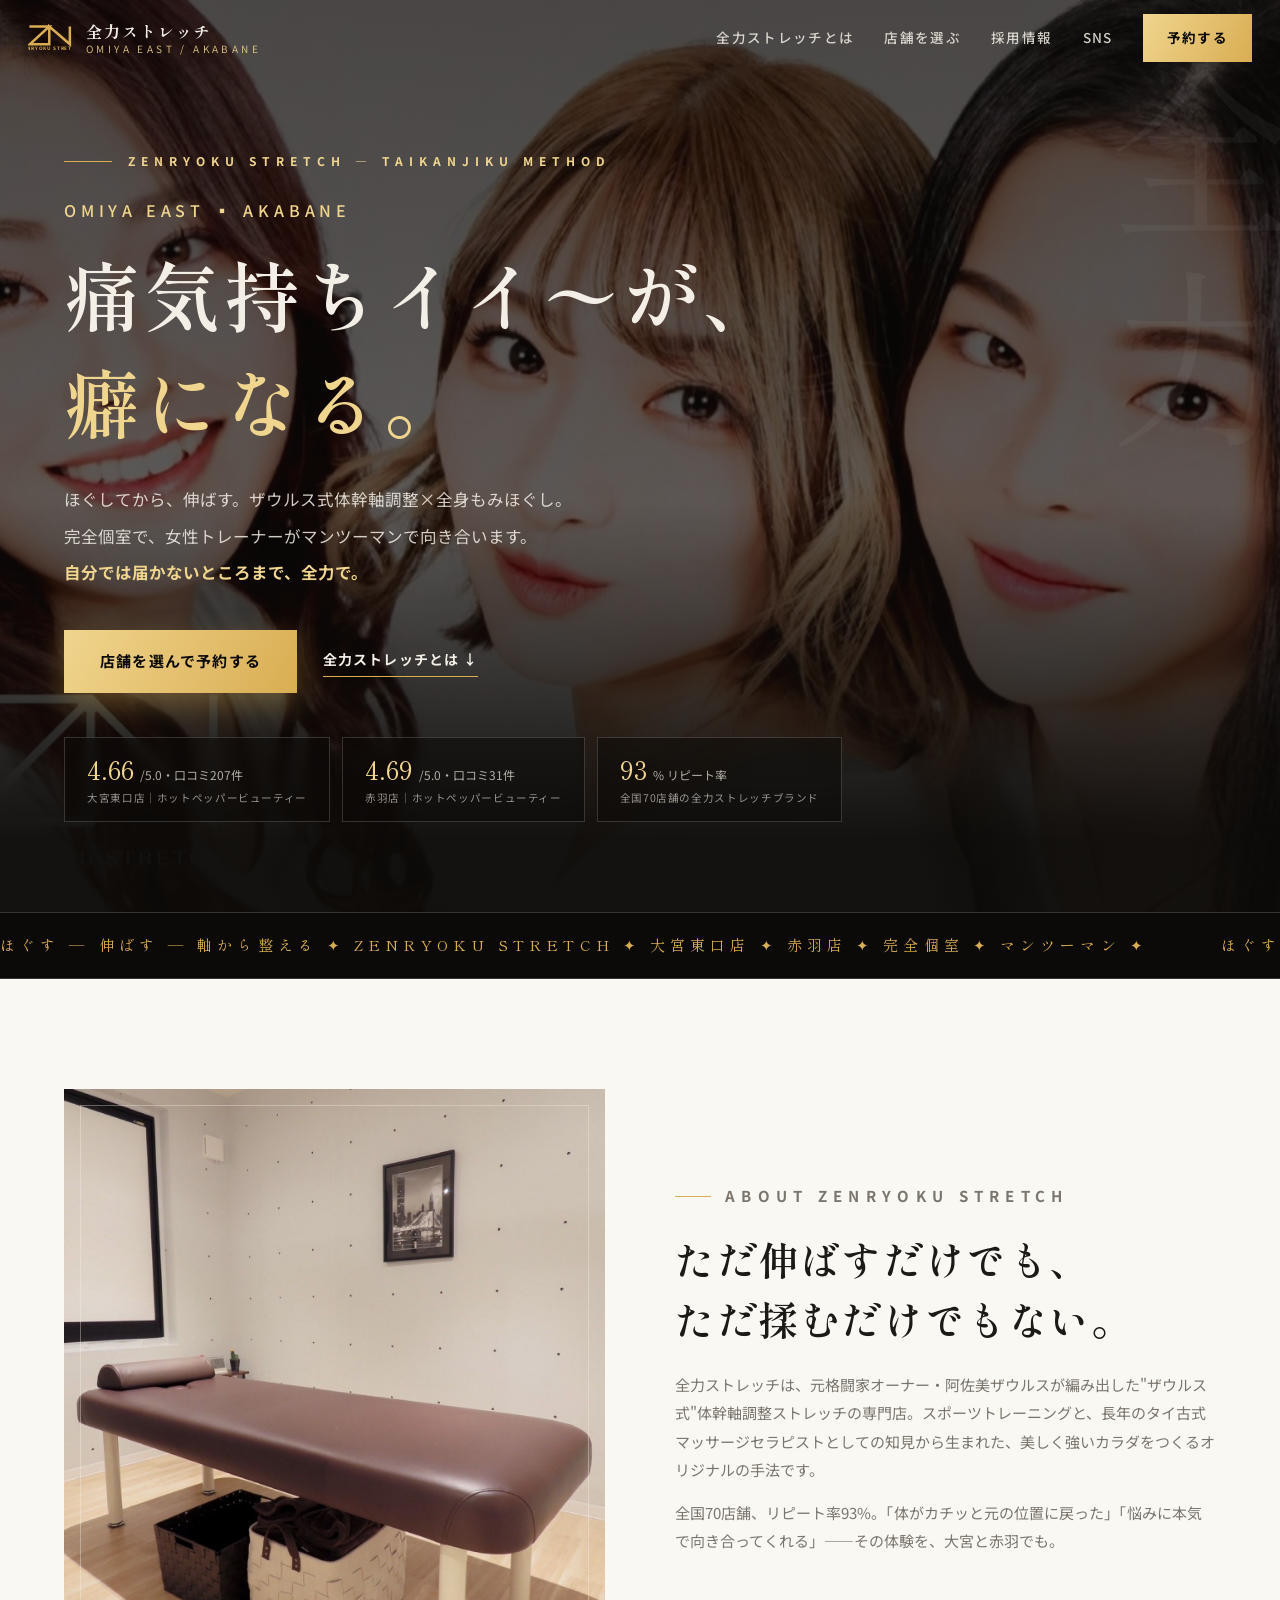
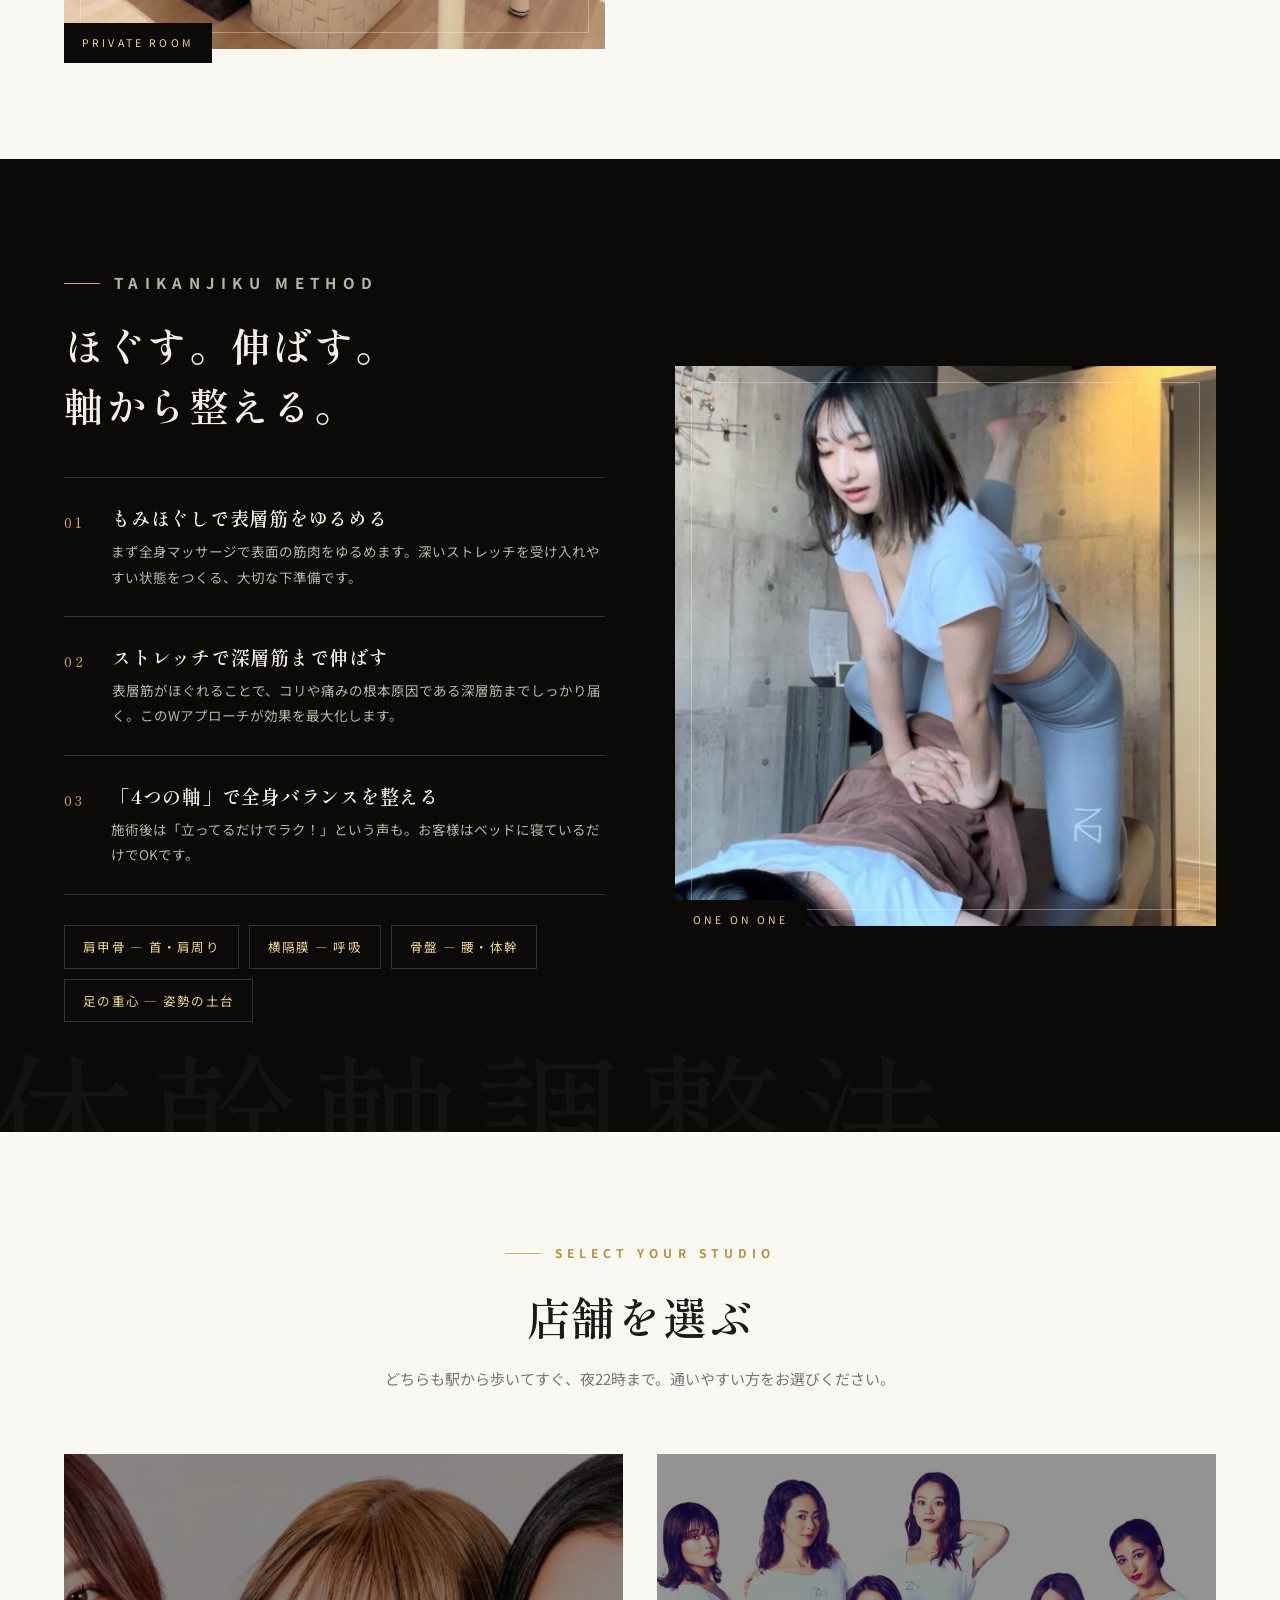
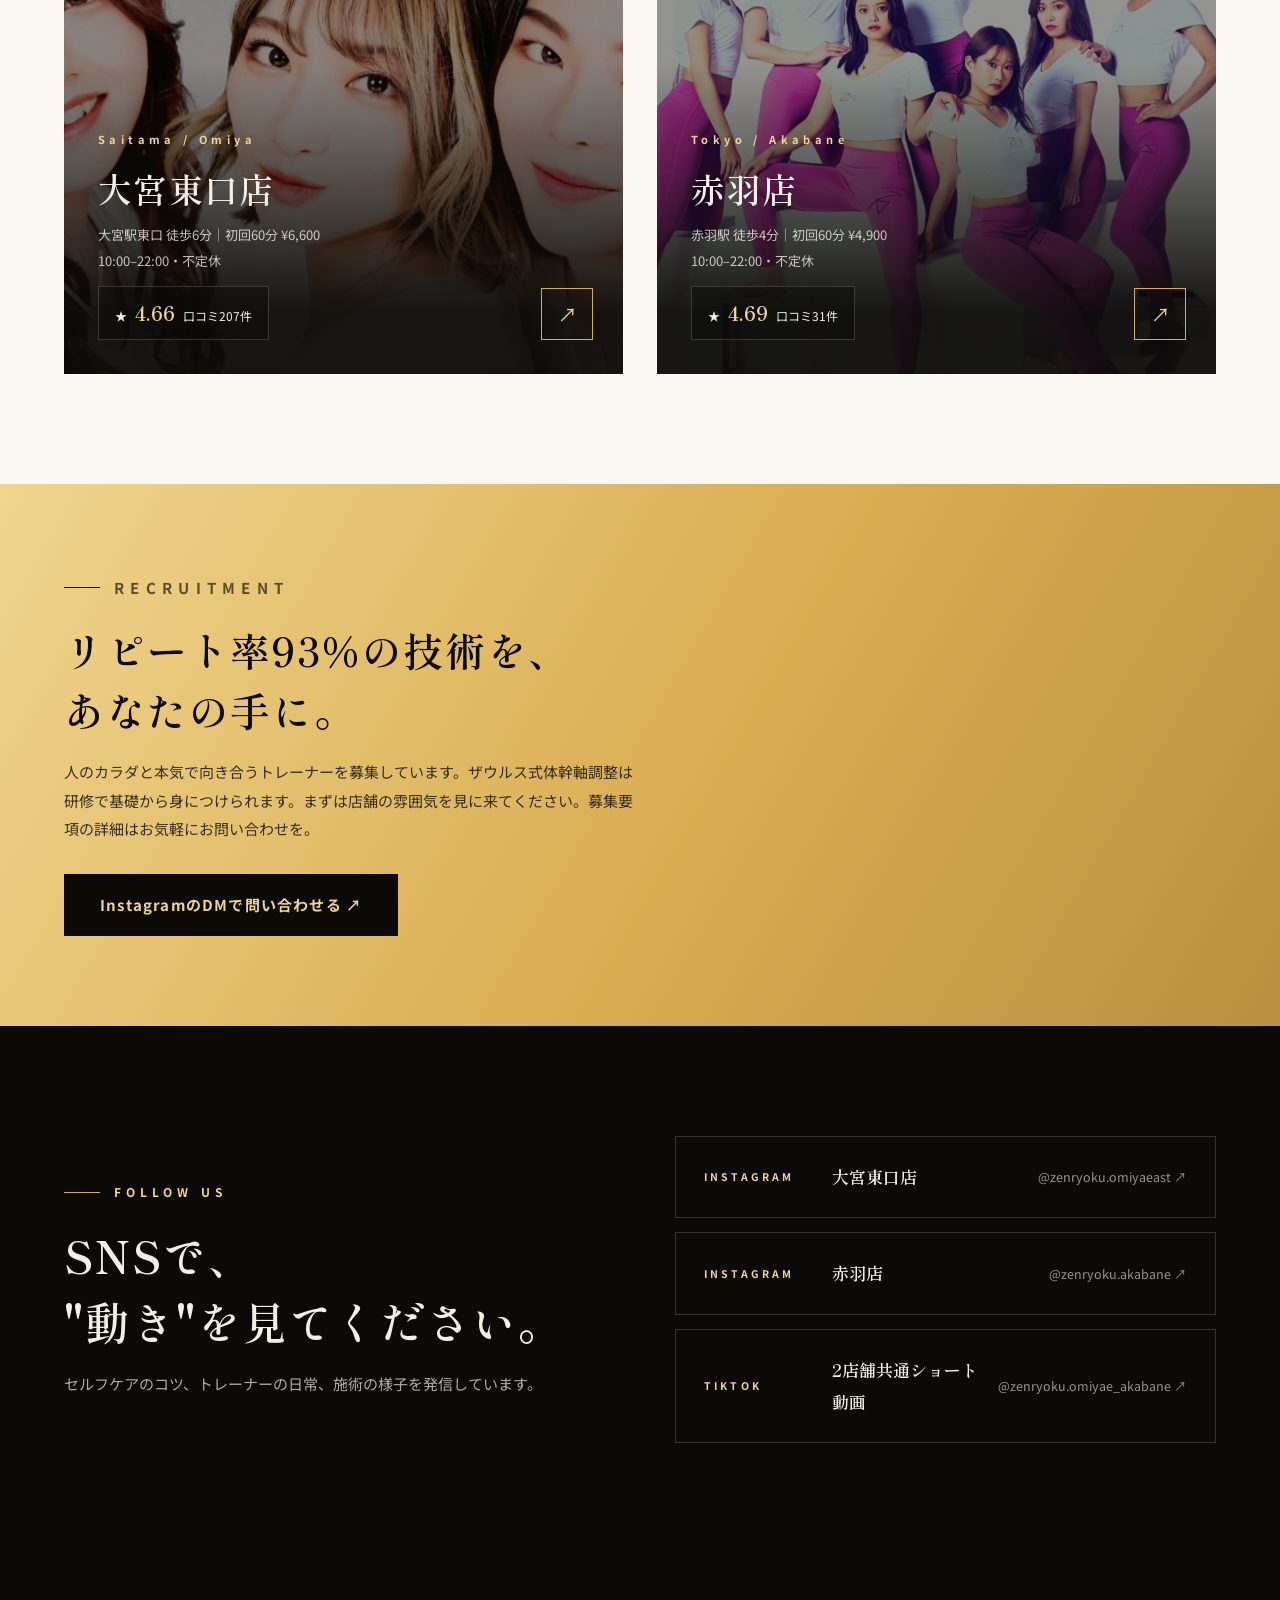
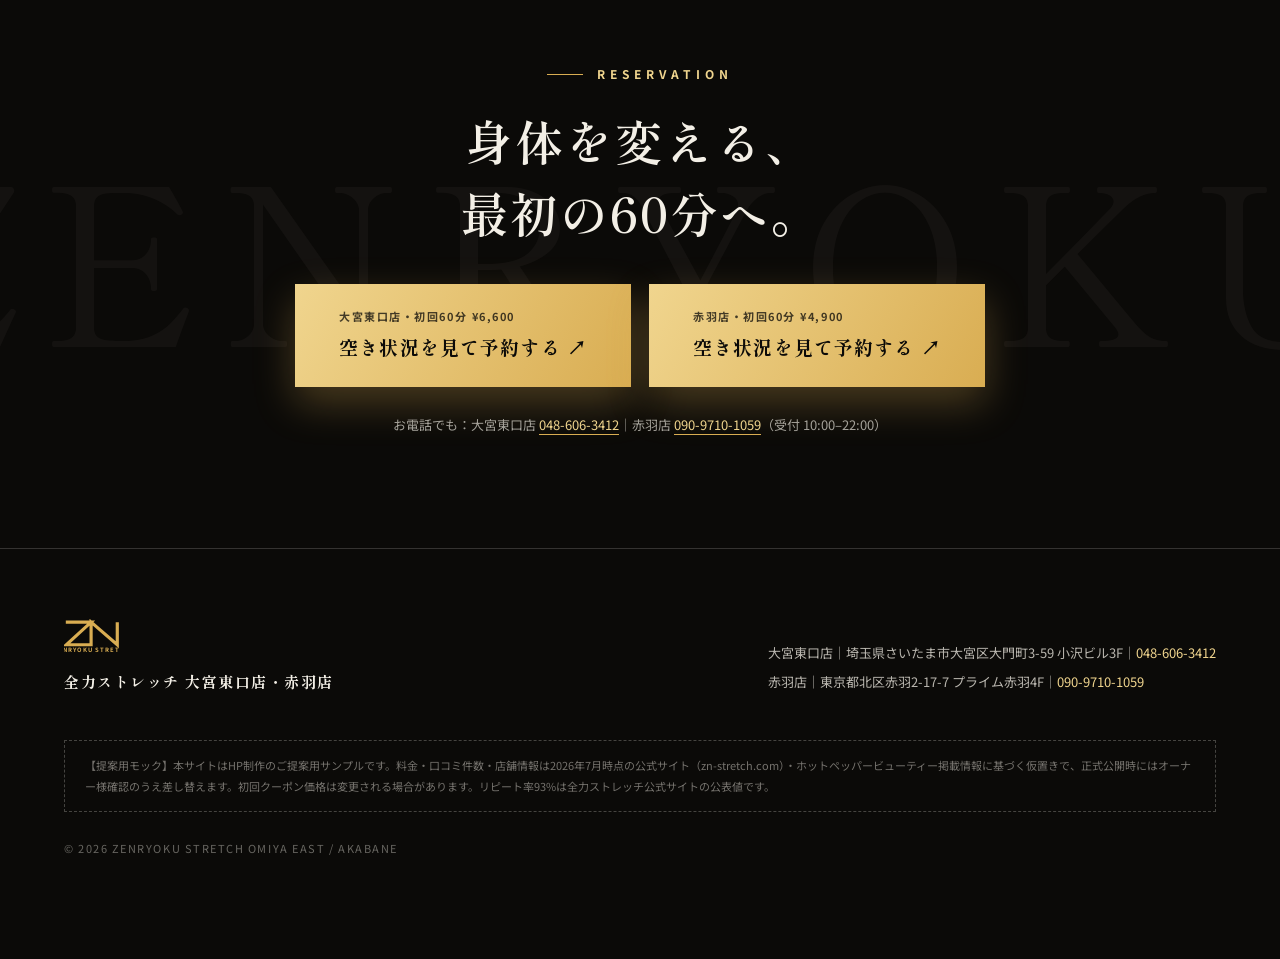
==== site/index.html @ d9684d63 "全力ストレッチ HP提案デモサイト（3案切替＋QR） Co-Authored-By: Claude Fable 5 <noreply@anthropic.com>" ====
<!doctype html>
<html lang="ja">
<head>
  <meta charset="UTF-8">
  <meta name="viewport" content="width=device-width, initial-scale=1.0">
  <title>大宮・赤羽のもみほぐし＆パーソナルストレッチ｜全力ストレッチ</title>
  <meta name="description" content="ほぐしてから、伸ばす。ザウルス式体幹軸調整×全身もみほぐしの全力ストレッチ 大宮東口店・赤羽店。完全個室・女性トレーナーのマンツーマン施術。夜22時まで営業。">
  <meta name="robots" content="noindex">
  <meta name="theme-color" content="#0b0a08">
  <meta property="og:title" content="全力ストレッチ 大宮東口店・赤羽店">
  <meta property="og:description" content="ほぐしてから、伸ばす。リピート率93%のザウルス式体幹軸調整ストレッチを大宮・赤羽で。">
  <meta property="og:image" content="https://kehare.github.io/zenryoku-stretch-hp/assets/images/omiya-campaign.jpg">
  <meta property="og:url" content="https://kehare.github.io/zenryoku-stretch-hp/">
  <meta property="og:type" content="website">
  <link rel="icon" type="image/svg+xml" href="assets/zenryoku-logo.svg">
  <link rel="preconnect" href="https://fonts.googleapis.com">
  <link rel="preconnect" href="https://fonts.gstatic.com" crossorigin>
  <link href="https://fonts.googleapis.com/css2?family=Shippori+Mincho:wght@500;600;700&family=Noto+Sans+JP:wght@400;500;700&display=swap" rel="stylesheet">
  <link rel="stylesheet" href="assets/site.css">
  <script src="assets/site.js" defer></script>
</head>
<body>
<a class="skip-link" href="#main">本文へ移動</a>

<header class="site-header" data-header>
  <a class="brand" href="index.html" aria-label="全力ストレッチ トップ">
    <svg class="brand-mark" viewBox="0 0 124 78" aria-hidden="true">
      <path d="M4 7H60L5 57H60V7L118 57V7"></path>
      <text class="brand-mark-word" x="61" y="74" text-anchor="middle">ZENRYOKU STRETCH</text>
    </svg>
    <span class="brand-copy">
      <strong>全力ストレッチ</strong>
      <small>OMIYA EAST / AKABANE</small>
    </span>
  </a>
  <button class="menu-toggle" type="button" aria-expanded="false" aria-controls="global-nav" data-menu-toggle>
    <span></span><span></span>
    <span class="sr-only">メニューを開く</span>
  </button>
  <nav class="global-nav" id="global-nav" aria-label="メインメニュー" data-nav>
    <a href="#method">全力ストレッチとは</a>
    <a href="#stores">店舗を選ぶ</a>
    <a href="#recruit">採用情報</a>
    <a href="#social">SNS</a>
    <a class="nav-cta" href="#stores">予約する</a>
  </nav>
</header>

<main id="main">

  <!-- ヒーロー -->
  <section class="hero" id="top" style="padding:0">
    <div class="hero-media" aria-hidden="true">
      <img src="assets/images/omiya-campaign.jpg" alt="" width="1600" height="994">
    </div>
    <p class="hero-watermark" aria-hidden="true">全力</p>
    <div class="hero-inner">
      <p class="hero-kicker">Zenryoku Stretch — Taikanjiku Method</p>
      <h1 class="reveal">
        <small>OMIYA EAST ▪ AKABANE</small>
        痛気持ちイイ〜が、<br><em>癖になる。</em>
      </h1>
      <p class="hero-lead reveal">ほぐしてから、伸ばす。ザウルス式体幹軸調整×全身もみほぐし。<br>完全個室で、女性トレーナーがマンツーマンで向き合います。<br><strong>自分では届かないところまで、全力で。</strong></p>
      <div class="hero-actions reveal">
        <a class="btn btn-gold" href="#stores">店舗を選んで予約する</a>
        <a class="text-link" href="#method">全力ストレッチとは ↓</a>
      </div>
      <div class="hero-badges reveal">
        <div class="badge"><span class="num">4.66<small>/5.0・口コミ207件</small></span><span class="src">大宮東口店｜ホットペッパービューティー</span></div>
        <div class="badge"><span class="num">4.69<small>/5.0・口コミ31件</small></span><span class="src">赤羽店｜ホットペッパービューティー</span></div>
        <div class="badge"><span class="num">93<small>% リピート率</small></span><span class="src">全国70店舗の全力ストレッチブランド</span></div>
      </div>
    </div>
  </section>

  <!-- 帯 -->
  <div class="marquee" aria-hidden="true">
    <div class="marquee-track">
      <span>ほぐす — 伸ばす — 軸から整える ✦ ZENRYOKU STRETCH ✦ 大宮東口店 ✦ 赤羽店 ✦ 完全個室 ✦ マンツーマン ✦&nbsp;</span>
      <span>ほぐす — 伸ばす — 軸から整える ✦ ZENRYOKU STRETCH ✦ 大宮東口店 ✦ 赤羽店 ✦ 完全個室 ✦ マンツーマン ✦&nbsp;</span>
    </div>
  </div>

  <!-- 全力ストレッチとは -->
  <section id="about">
    <div class="container">
      <div class="split">
        <div class="split-media reveal">
          <img src="assets/images/akabane-space.jpg" alt="全力ストレッチの完全個室の施術スペース" loading="lazy" width="1080" height="1080">
          <span class="frame-line" aria-hidden="true"></span>
          <span class="img-label">PRIVATE ROOM</span>
        </div>
        <div class="split-copy reveal">
          <p class="eyebrow">About Zenryoku Stretch</p>
          <h2>ただ伸ばすだけでも、<br>ただ揉むだけでもない。</h2>
          <p>全力ストレッチは、元格闘家オーナー・阿佐美ザウルスが編み出した"ザウルス式"体幹軸調整ストレッチの専門店。スポーツトレーニングと、長年のタイ古式マッサージセラピストとしての知見から生まれた、美しく強いカラダをつくるオリジナルの手法です。</p>
          <p>全国70店舗、リピート率93%。「体がカチッと元の位置に戻った」「悩みに本気で向き合ってくれる」——その体験を、大宮と赤羽でも。</p>
        </div>
      </div>
    </div>
  </section>

  <!-- メソッド -->
  <section class="method-section" id="method">
    <p class="method-watermark" aria-hidden="true">体幹軸調整法</p>
    <div class="container">
      <div class="split reverse">
        <div class="split-media reveal">
          <img src="assets/images/omiya-staff.jpg" alt="女性トレーナーによるマンツーマンのストレッチ施術" loading="lazy" width="985" height="948">
          <span class="frame-line" aria-hidden="true"></span>
          <span class="img-label">ONE ON ONE</span>
        </div>
        <div class="split-copy">
          <p class="eyebrow on-dark reveal">Taikanjiku Method</p>
          <h2 class="reveal" style="color:var(--cream)">ほぐす。伸ばす。<br>軸から整える。</h2>
          <ol class="method-steps">
            <li class="reveal"><span class="num">01</span><div><h3>もみほぐしで表層筋をゆるめる</h3><p>まず全身マッサージで表面の筋肉をゆるめます。深いストレッチを受け入れやすい状態をつくる、大切な下準備です。</p></div></li>
            <li class="reveal"><span class="num">02</span><div><h3>ストレッチで深層筋まで伸ばす</h3><p>表層筋がほぐれることで、コリや痛みの根本原因である深層筋までしっかり届く。このWアプローチが効果を最大化します。</p></div></li>
            <li class="reveal"><span class="num">03</span><div><h3>「4つの軸」で全身バランスを整える</h3><p>施術後は「立ってるだけでラク！」という声も。お客様はベッドに寝ているだけでOKです。</p></div></li>
          </ol>
          <div class="axis-chips reveal">
            <span>肩甲骨 — 首・肩周り</span>
            <span>横隔膜 — 呼吸</span>
            <span>骨盤 — 腰・体幹</span>
            <span>足の重心 — 姿勢の土台</span>
          </div>
        </div>
      </div>
    </div>
  </section>

  <!-- 店舗選択 -->
  <section class="stores-section center" id="stores">
    <div class="container">
      <div class="sec-head reveal">
        <p class="eyebrow">Select Your Studio</p>
        <h2 class="sec-title">店舗を選ぶ</h2>
        <p class="sec-lead">どちらも駅から歩いてすぐ、夜22時まで。通いやすい方をお選びください。</p>
      </div>
      <div class="store-cards">
        <a class="store-card reveal" href="omiya/index.html">
          <img src="assets/images/omiya-space.jpg" alt="" loading="lazy" width="1280" height="1280">
          <div class="store-card-copy">
            <span class="en">Saitama / Omiya</span>
            <h3>大宮東口店</h3>
            <p class="meta">大宮駅東口 徒歩6分｜初回60分 ¥6,600<br>10:00–22:00・不定休</p>
            <span class="rating">★ <b>4.66</b> 口コミ207件</span>
            <span class="go" aria-hidden="true">↗</span>
          </div>
        </a>
        <a class="store-card reveal" href="akabane/index.html">
          <img src="assets/images/akabane-cover.jpg" alt="" loading="lazy" width="1600" height="900">
          <div class="store-card-copy">
            <span class="en">Tokyo / Akabane</span>
            <h3>赤羽店</h3>
            <p class="meta">赤羽駅 徒歩4分｜初回60分 ¥4,900<br>10:00–22:00・不定休</p>
            <span class="rating">★ <b>4.69</b> 口コミ31件</span>
            <span class="go" aria-hidden="true">↗</span>
          </div>
        </a>
      </div>
    </div>
  </section>

  <!-- 採用 -->
  <div class="recruit-band" id="recruit">
    <div class="container">
      <p class="eyebrow reveal">Recruitment</p>
      <h2 class="reveal">リピート率93%の技術を、<br>あなたの手に。</h2>
      <p class="reveal">人のカラダと本気で向き合うトレーナーを募集しています。ザウルス式体幹軸調整は研修で基礎から身につけられます。まずは店舗の雰囲気を見に来てください。募集要項の詳細はお気軽にお問い合わせを。</p>
      <a class="btn reveal" href="https://www.instagram.com/zenryoku.omiyaeast/" target="_blank" rel="noopener noreferrer">InstagramのDMで問い合わせる ↗</a>
    </div>
  </div>

  <!-- SNS -->
  <section class="social-section" id="social">
    <div class="container">
      <div class="social-grid">
        <div class="reveal">
          <p class="eyebrow on-dark">Follow Us</p>
          <h2 class="sec-title" style="color:var(--cream)">SNSで、<br>"動き"を見てください。</h2>
          <p class="sec-lead" style="color:rgba(243,239,230,.7)">セルフケアのコツ、トレーナーの日常、施術の様子を発信しています。</p>
        </div>
        <div class="social-links">
          <a class="social-card reveal" href="https://www.instagram.com/zenryoku.omiyaeast/" target="_blank" rel="noopener noreferrer">
            <span>INSTAGRAM</span><strong>大宮東口店</strong><em>@zenryoku.omiyaeast ↗</em>
          </a>
          <a class="social-card reveal" href="https://www.instagram.com/zenryoku.akabane/" target="_blank" rel="noopener noreferrer">
            <span>INSTAGRAM</span><strong>赤羽店</strong><em>@zenryoku.akabane ↗</em>
          </a>
          <a class="social-card reveal" href="https://www.tiktok.com/@zenryoku.omiyae_akabane" target="_blank" rel="noopener noreferrer">
            <span>TIKTOK</span><strong>2店舗共通ショート動画</strong><em>@zenryoku.omiyae_akabane ↗</em>
          </a>
        </div>
      </div>
    </div>
  </section>

  <!-- 予約クロージング -->
  <section class="reserve-section">
    <div class="container reserve-inner reveal">
      <p class="eyebrow on-dark" style="justify-content:center">Reservation</p>
      <h2>身体を変える、<br>最初の60分へ。</h2>
      <div class="reserve-buttons">
        <a class="reserve-button" href="https://beauty.hotpepper.jp/kr/slnH000693679/coupon/" target="_blank" rel="noopener noreferrer">
          <small>大宮東口店・初回60分 ¥6,600</small>
          <strong>空き状況を見て予約する ↗</strong>
        </a>
        <a class="reserve-button" href="https://beauty.hotpepper.jp/kr/slnH000744509/coupon/" target="_blank" rel="noopener noreferrer">
          <small>赤羽店・初回60分 ¥4,900</small>
          <strong>空き状況を見て予約する ↗</strong>
        </a>
      </div>
      <p class="reserve-tel">お電話でも：大宮東口店 <a href="tel:048-606-3412">048-606-3412</a>｜赤羽店 <a href="tel:090-9710-1059">090-9710-1059</a>（受付 10:00–22:00）</p>
    </div>
  </section>
</main>

<footer class="site-footer">
  <div class="container">
    <div class="footer-grid">
      <div class="footer-brand">
        <svg class="brand-mark" viewBox="0 0 124 78" aria-hidden="true" style="width:56px">
          <path d="M4 7H60L5 57H60V7L118 57V7"></path>
          <text class="brand-mark-word" x="61" y="74" text-anchor="middle">ZENRYOKU STRETCH</text>
        </svg>
        <strong>全力ストレッチ 大宮東口店・赤羽店</strong>
      </div>
      <div class="footer-shops">
        <p>大宮東口店｜埼玉県さいたま市大宮区大門町3-59 小沢ビル3F｜<a href="tel:048-606-3412">048-606-3412</a></p>
        <p>赤羽店｜東京都北区赤羽2-17-7 プライム赤羽4F｜<a href="tel:090-9710-1059">090-9710-1059</a></p>
      </div>
    </div>
    <div class="mock-note">【提案用モック】本サイトはHP制作のご提案用サンプルです。料金・口コミ件数・店舗情報は2026年7月時点の公式サイト（zn-stretch.com）・ホットペッパービューティー掲載情報に基づく仮置きで、正式公開時にはオーナー様確認のうえ差し替えます。初回クーポン価格は変更される場合があります。リピート率93%は全力ストレッチ公式サイトの公表値です。</div>
    <p class="copyright">© 2026 ZENRYOKU STRETCH OMIYA EAST / AKABANE</p>
  </div>
</footer>

</body>
</html>
---- site/assets/site.css ----
/* ============================================================
   全力ストレッチ 大宮東口店・赤羽店 — 共有スタイル
   黒×金×クリームのエディトリアル。見出し=Shippori Mincho、本文=Noto Sans JP
   ============================================================ */
:root{
  --black:#0b0a08;
  --black-soft:#161410;
  --cream:#f3efe6;
  --paper:#faf8f3;
  --gold:#d9ad52;
  --gold-light:#f0d58e;
  --gold-deep:#b8903f;
  --ink:#1c1a16;
  --gray:#7a766d;
  --line:rgba(28,26,22,.16);
  --line-light:rgba(243,239,230,.18);
  --max:1200px;
  --ease:cubic-bezier(.22,1,.36,1);
  --serif:'Shippori Mincho','Yu Mincho','Hiragino Mincho ProN',serif;
  --sans:'Noto Sans JP','Hiragino Kaku Gothic ProN',sans-serif;
}
*{margin:0;padding:0;box-sizing:border-box}
html{scroll-behavior:smooth;scroll-padding-top:84px}
body{font-family:var(--sans);color:var(--ink);background:var(--paper);line-height:1.9;font-size:16px;-webkit-font-smoothing:antialiased}
img{max-width:100%;display:block}
a{color:inherit;text-decoration:none}
.sr-only{position:absolute;width:1px;height:1px;overflow:hidden;clip:rect(0 0 0 0)}
.skip-link{position:absolute;left:-999px;top:0;background:var(--gold);color:var(--black);padding:8px 16px;z-index:200}
.skip-link:focus{left:0}
.container{max-width:var(--max);margin:0 auto;padding:0 24px}

/* ---- 見出しの共通言語 ---- */
.eyebrow{font-size:12px;font-weight:700;letter-spacing:.42em;text-transform:uppercase;color:var(--gold-deep);display:flex;align-items:center;gap:14px;margin-bottom:18px}
.eyebrow::before{content:"";width:36px;height:1px;background:var(--gold)}
.eyebrow.on-dark{color:var(--gold-light)}
h1,h2,h3{font-family:var(--serif);font-weight:600;line-height:1.5;letter-spacing:.04em}
.sec-title{font-size:clamp(28px,4.2vw,44px)}
.sec-lead{margin-top:16px;font-size:15px;color:var(--gray);max-width:38em}

/* ---- ボタン ---- */
.btn{display:inline-flex;align-items:center;justify-content:center;gap:10px;padding:17px 36px;font-weight:700;font-size:15px;letter-spacing:.08em;transition:all .3s var(--ease);cursor:pointer;border:none}
.btn:active{transform:scale(.97)}
.btn-gold{background:linear-gradient(120deg,var(--gold-light),var(--gold));color:var(--black);box-shadow:0 12px 30px rgba(217,173,82,.35)}
.btn-gold:hover{box-shadow:0 16px 38px rgba(217,173,82,.5);transform:translateY(-2px)}
.btn-outline{border:1px solid var(--line);color:var(--ink);background:transparent}
.btn-outline:hover{border-color:var(--ink)}
.btn-outline.on-dark{border-color:var(--line-light);color:var(--cream)}
.btn-outline.on-dark:hover{border-color:var(--gold);color:var(--gold-light)}
.text-link{font-size:14px;font-weight:700;letter-spacing:.08em;border-bottom:1px solid var(--gold);padding-bottom:4px;transition:.3s}
.text-link:hover{color:var(--gold-deep)}

/* ---- ヘッダー ---- */
.site-header{position:fixed;top:0;left:0;right:0;z-index:100;display:flex;align-items:center;justify-content:space-between;padding:0 28px;height:76px;transition:all .4s var(--ease);color:var(--cream)}
.site-header.scrolled{background:rgba(11,10,8,.9);backdrop-filter:blur(12px);border-bottom:1px solid var(--line-light)}
.brand{display:flex;align-items:center;gap:14px}
.brand-mark{width:44px;height:auto;flex-shrink:0}
.brand-mark path{fill:none;stroke:var(--gold);stroke-width:7}
.brand-mark-word{font-size:13px;letter-spacing:.18em;fill:var(--gold);font-family:var(--sans);font-weight:700}
.brand-copy{display:flex;flex-direction:column;line-height:1.3}
.brand-copy strong{font-family:var(--serif);font-size:16px;letter-spacing:.12em}
.brand-copy small{font-size:10px;letter-spacing:.34em;color:var(--gold-light);opacity:.85}
.global-nav{display:flex;align-items:center;gap:30px;font-size:13.5px;font-weight:500;letter-spacing:.1em}
.global-nav a{opacity:.85;transition:.25s}
.global-nav a:hover{opacity:1;color:var(--gold-light)}
.global-nav .nav-cta{opacity:1;background:linear-gradient(120deg,var(--gold-light),var(--gold));color:var(--black);padding:11px 24px;font-weight:700}
.global-nav .nav-cta:hover{color:var(--black);box-shadow:0 10px 24px rgba(217,173,82,.45)}
.menu-toggle{display:none;flex-direction:column;justify-content:center;gap:7px;width:44px;height:44px;background:none;border:none;cursor:pointer;z-index:110}
.menu-toggle span{display:block;height:1.5px;background:var(--cream);transition:.3s;margin:0 8px}
.menu-toggle[aria-expanded="true"] span:nth-child(1){transform:translateY(4.3px) rotate(45deg)}
.menu-toggle[aria-expanded="true"] span:nth-child(2){transform:translateY(-4.2px) rotate(-45deg)}

/* ---- ヒーロー ---- */
.hero{position:relative;min-height:100svh;display:flex;align-items:flex-end;color:var(--cream);overflow:hidden;background:var(--black)}
.hero-media{position:absolute;inset:0}
.hero-media img{width:100%;height:100%;object-fit:cover;opacity:.62}
.hero-media::after{content:"";position:absolute;inset:0;background:linear-gradient(to top,rgba(11,10,8,.94) 8%,rgba(11,10,8,.42) 45%,rgba(11,10,8,.55))}
.hero-watermark{position:absolute;right:-2%;top:6%;font-family:var(--serif);font-size:min(17vw,190px);line-height:1.1;color:rgba(243,239,230,.05);writing-mode:vertical-rl;letter-spacing:.1em;pointer-events:none;z-index:1}
.hero-inner{position:relative;z-index:2;width:100%;max-width:var(--max);margin:0 auto;padding:150px 24px 90px}
.hero-kicker{font-size:12px;font-weight:700;letter-spacing:.5em;color:var(--gold-light);text-transform:uppercase;margin-bottom:26px;display:flex;align-items:center;gap:16px}
.hero-kicker::before{content:"";width:48px;height:1px;background:var(--gold)}
.hero h1{font-size:clamp(38px,6.4vw,76px);font-weight:600;line-height:1.42;letter-spacing:.05em}
.hero h1 em{font-style:normal;color:var(--gold-light)}
.hero h1 small{display:block;font-size:clamp(13px,1.6vw,16px);font-family:var(--sans);font-weight:500;letter-spacing:.3em;color:var(--gold-light);margin-bottom:18px}
.hero-lead{margin-top:26px;font-size:clamp(14px,1.7vw,16.5px);line-height:2.2;color:rgba(243,239,230,.85);max-width:34em}
.hero-lead strong{color:var(--gold-light);font-weight:700}
.hero-actions{display:flex;flex-wrap:wrap;align-items:center;gap:26px;margin-top:40px}
.hero-badges{display:flex;flex-wrap:wrap;gap:12px;margin-top:44px}
.badge{border:1px solid var(--line-light);background:rgba(11,10,8,.55);backdrop-filter:blur(6px);padding:14px 22px;display:flex;flex-direction:column;gap:2px;min-width:170px}
.badge .num{font-family:var(--serif);font-size:26px;color:var(--gold-light);line-height:1.3}
.badge .num small{font-size:12px;color:rgba(243,239,230,.7);margin-left:6px;font-family:var(--sans)}
.badge .src{font-size:10.5px;letter-spacing:.06em;color:rgba(243,239,230,.6)}
.hero-offer{position:absolute;right:36px;bottom:36px;z-index:3;background:linear-gradient(135deg,var(--gold-light),var(--gold));color:var(--black);padding:20px 28px;text-align:center;box-shadow:0 18px 44px rgba(0,0,0,.45)}
.hero-offer span{display:block;font-size:10.5px;font-weight:700;letter-spacing:.3em}
.hero-offer strong{display:block;font-family:var(--serif);font-size:34px;line-height:1.3}
.hero-offer em{display:block;font-style:normal;font-size:11px;font-weight:700;opacity:.75}

/* ---- 帯（マーキー） ---- */
.marquee{background:var(--black);color:var(--gold);overflow:hidden;padding:18px 0;border-top:1px solid var(--line-light);border-bottom:1px solid var(--line-light)}
.marquee-track{display:flex;gap:64px;white-space:nowrap;animation:marquee 30s linear infinite;font-family:var(--serif);font-size:15px;letter-spacing:.34em}
.marquee-track span{display:flex;align-items:center;gap:64px}
@keyframes marquee{from{transform:translateX(0)}to{transform:translateX(-50%)}}
@media(prefers-reduced-motion:reduce){.marquee-track{animation:none}}

/* ---- セクション基礎 ---- */
section{padding:110px 0}
.sec-head{margin-bottom:60px}
.center .sec-head{text-align:center}
.center .eyebrow{justify-content:center}
.center .sec-lead{margin-left:auto;margin-right:auto}

/* ---- プルーフ帯 ---- */
.proof-strip{display:grid;grid-template-columns:repeat(3,1fr) 1.6fr;background:var(--black);color:var(--cream);padding:0;border-bottom:1px solid var(--line-light)}
.proof-item{padding:38px 20px;text-align:center;border-right:1px solid var(--line-light)}
.proof-item strong{display:block;font-family:var(--serif);font-size:34px;color:var(--gold-light);line-height:1.2}
.proof-item strong small{font-size:14px;margin-left:2px}
.proof-item span{font-size:12px;letter-spacing:.14em;color:rgba(243,239,230,.65)}
.proof-message{display:flex;align-items:center;padding:28px 34px}
.proof-message p{font-family:var(--serif);font-size:clamp(16px,1.8vw,20px);line-height:1.9;color:var(--gold-light)}

/* ---- 写真＋コピーの2カラム ---- */
.split{display:grid;grid-template-columns:1fr 1fr;gap:70px;align-items:center}
.split.reverse > :first-child{order:2}
.split-media{position:relative}
.split-media img{width:100%;height:min(560px,64vw);object-fit:cover}
.split-media .frame-line{position:absolute;inset:16px;border:1px solid rgba(243,239,230,.35);pointer-events:none}
.split-media .img-label{position:absolute;left:0;bottom:-14px;background:var(--black);color:var(--gold-light);font-size:10.5px;letter-spacing:.3em;padding:10px 18px}
.split-copy h2{font-size:clamp(26px,3.6vw,40px);margin-bottom:22px}
.split-copy p{font-size:15px;color:var(--gray)}
.split-copy p + p{margin-top:14px}

/* ---- メソッド（黒地） ---- */
.method-section{background:var(--black);color:var(--cream);position:relative;overflow:hidden}
.method-section .split-copy p{color:rgba(243,239,230,.75)}
.method-watermark{position:absolute;left:-1%;bottom:-6%;font-family:var(--serif);font-size:min(13vw,150px);color:rgba(243,239,230,.045);letter-spacing:.08em;pointer-events:none;line-height:1}
.method-steps{margin-top:42px;display:flex;flex-direction:column;gap:0;counter-reset:step}
.method-steps li{list-style:none;display:flex;gap:26px;padding:26px 0;border-top:1px solid var(--line-light);align-items:flex-start}
.method-steps li:last-child{border-bottom:1px solid var(--line-light)}
.method-steps .num{font-family:var(--serif);font-size:15px;color:var(--gold);letter-spacing:.2em;padding-top:4px;flex-shrink:0}
.method-steps h3{font-size:19px;margin-bottom:6px;color:var(--cream)}
.method-steps p{font-size:13.5px;color:rgba(243,239,230,.68);line-height:1.9}
.axis-chips{display:flex;flex-wrap:wrap;gap:10px;margin-top:30px}
.axis-chips span{border:1px solid var(--line-light);color:var(--gold-light);font-size:12.5px;letter-spacing:.1em;padding:9px 18px}

/* ---- トレーナー ---- */
.trainer-section{background:var(--cream)}
.store-trainers{display:flex;flex-wrap:wrap;gap:12px;margin-top:34px}
.store-trainers span{font-family:var(--serif);font-size:15px;letter-spacing:.22em;border:1px solid var(--line);padding:13px 26px;background:var(--paper);transition:.3s}
.store-trainers span:hover{border-color:var(--gold);color:var(--gold-deep)}
.trainer-note{margin-top:22px;font-size:12.5px;color:var(--gray)}

/* ---- 料金 ---- */
.price-table{max-width:820px;margin:0 auto;border-top:1px solid var(--line)}
.price-row{display:flex;align-items:center;justify-content:space-between;gap:20px;padding:26px 18px;border-bottom:1px solid var(--line);transition:background .3s}
.price-row:hover{background:rgba(217,173,82,.06)}
.price-row div span{display:block;font-size:10.5px;font-weight:700;letter-spacing:.3em;color:var(--gold-deep);text-transform:uppercase;margin-bottom:4px}
.price-row div strong{font-family:var(--serif);font-size:19px;font-weight:600;letter-spacing:.06em}
.price-row p{font-family:var(--serif);font-size:26px;white-space:nowrap}
.price-row p small{font-size:12px;font-family:var(--sans);color:var(--gray);margin-right:8px}
.price-row.featured{background:var(--black);color:var(--cream);margin:0 -18px;padding:30px 36px;border-bottom:none;box-shadow:0 20px 44px rgba(11,10,8,.25)}
.price-row.featured div span{color:var(--gold-light)}
.price-row.featured p{color:var(--gold-light);font-size:32px}
.price-note{max-width:820px;margin:26px auto 0;font-size:12.5px;color:var(--gray);line-height:2}
.price-cta{max-width:820px;margin:36px auto 0;display:flex;justify-content:center}

/* ---- アクセス ---- */
.store-access{background:var(--cream)}
.access-list{margin:30px 0;border-top:1px solid var(--line)}
.access-list > div{display:grid;grid-template-columns:120px 1fr;gap:16px;padding:16px 4px;border-bottom:1px solid var(--line);font-size:14.5px}
.access-list dt{font-size:11px;font-weight:700;letter-spacing:.26em;color:var(--gold-deep);padding-top:5px}
.access-actions{display:flex;flex-wrap:wrap;gap:14px}

/* ---- FAQ ---- */
.faq-list{max-width:820px;margin:0 auto}
.faq-list details{border-bottom:1px solid var(--line)}
.faq-list summary{cursor:pointer;list-style:none;display:flex;align-items:baseline;gap:18px;padding:24px 6px;font-family:var(--serif);font-size:16.5px;letter-spacing:.04em;transition:color .3s}
.faq-list summary::-webkit-details-marker{display:none}
.faq-list summary::before{content:"Q";font-family:var(--serif);color:var(--gold);font-size:18px;flex-shrink:0}
.faq-list summary:hover{color:var(--gold-deep)}
.faq-list details p{padding:0 6px 26px 42px;font-size:14px;color:var(--gray)}

/* ---- SNS ---- */
.social-section{background:var(--black);color:var(--cream)}
.social-grid{display:grid;grid-template-columns:1fr 1fr;gap:70px;align-items:center}
.social-grid > *{min-width:0}
.social-links{display:flex;flex-direction:column;gap:14px;min-width:0}
.social-card{border:1px solid var(--line-light);padding:24px 28px;display:grid;grid-template-columns:110px 1fr auto;align-items:center;gap:18px;transition:all .35s var(--ease)}
.social-card:hover{border-color:var(--gold);background:rgba(217,173,82,.07);transform:translateX(6px)}
.social-card span{font-size:10.5px;font-weight:700;letter-spacing:.3em;color:var(--gold-light)}
.social-card strong{font-family:var(--serif);font-size:17px;font-weight:600}
.social-card em{font-style:normal;font-size:12.5px;color:rgba(243,239,230,.6);justify-self:end;word-break:break-all;text-align:right}

/* ---- 採用帯 ---- */
.recruit-band{background:linear-gradient(120deg,var(--gold-light),var(--gold) 55%,var(--gold-deep));color:var(--black);padding:90px 0}
.recruit-band .eyebrow{color:rgba(11,10,8,.65)}
.recruit-band .eyebrow::before{background:var(--black)}
.recruit-band h2{font-size:clamp(26px,3.6vw,40px);margin-bottom:18px}
.recruit-band p{font-size:15px;max-width:38em;color:rgba(11,10,8,.8)}
.recruit-band .btn{margin-top:30px;background:var(--black);color:var(--gold-light)}
.recruit-band .btn:hover{box-shadow:0 14px 34px rgba(11,10,8,.4);transform:translateY(-2px)}

/* ---- 予約クロージング ---- */
.reserve-section{background:var(--black);color:var(--cream);text-align:center;position:relative;overflow:hidden}
.reserve-section::before{content:"ZENRYOKU";position:absolute;left:50%;top:50%;transform:translate(-50%,-50%);font-family:var(--serif);font-size:min(20vw,220px);color:rgba(243,239,230,.04);letter-spacing:.1em;pointer-events:none}
.reserve-inner{position:relative}
.reserve-inner h2{font-size:clamp(28px,4.4vw,48px);margin-bottom:36px}
.reserve-buttons{display:flex;flex-wrap:wrap;justify-content:center;gap:18px}
.reserve-button{background:linear-gradient(120deg,var(--gold-light),var(--gold));color:var(--black);padding:22px 44px;text-align:left;display:flex;flex-direction:column;gap:2px;transition:all .3s var(--ease);box-shadow:0 16px 40px rgba(217,173,82,.3)}
.reserve-button:hover{transform:translateY(-3px);box-shadow:0 22px 50px rgba(217,173,82,.45)}
.reserve-button small{font-size:11px;font-weight:700;letter-spacing:.14em;opacity:.75}
.reserve-button strong{font-family:var(--serif);font-size:19px;letter-spacing:.06em}
.reserve-tel{margin-top:26px;font-size:13px;color:rgba(243,239,230,.65)}
.reserve-tel a{color:var(--gold-light);border-bottom:1px solid var(--gold)}

/* ---- 店舗切替・フッター ---- */
.store-switch{background:var(--black-soft);color:var(--cream);display:flex;align-items:center;justify-content:center;gap:22px;padding:26px 20px;border-top:1px solid var(--line-light);font-size:14px}
.store-switch a{color:var(--gold-light);font-weight:700;letter-spacing:.08em;border-bottom:1px solid var(--gold);padding-bottom:3px}
.site-footer{background:var(--black);color:var(--cream);padding:70px 0 100px;border-top:1px solid var(--line-light)}
.footer-grid{display:flex;flex-wrap:wrap;justify-content:space-between;gap:36px;align-items:flex-end}
.footer-brand{display:flex;flex-direction:column;gap:14px}
.footer-brand strong{font-family:var(--serif);letter-spacing:.1em;font-size:15px}
.footer-shops{font-size:13px;line-height:2.2;color:rgba(243,239,230,.75)}
.footer-shops a{color:var(--gold-light)}
.mock-note{margin-top:44px;padding:14px 20px;border:1px dashed rgba(243,239,230,.25);color:rgba(243,239,230,.45);font-size:11px;line-height:1.9}
.copyright{margin-top:26px;font-size:11px;letter-spacing:.14em;color:rgba(243,239,230,.4)}

/* ---- モバイル固定予約バー ---- */
.mobile-reserve{position:fixed;left:0;right:0;bottom:0;z-index:90;display:none;padding:10px 14px;background:rgba(11,10,8,.92);backdrop-filter:blur(10px);border-top:1px solid var(--line-light)}
.mobile-reserve a{display:flex;align-items:center;justify-content:center;gap:10px;background:linear-gradient(120deg,var(--gold-light),var(--gold));color:var(--black);font-weight:700;letter-spacing:.1em;padding:15px;font-size:15px}
.mobile-reserve a small{font-weight:700;font-size:11px;opacity:.7}

/* ---- 店舗カード（トップ） ---- */
.stores-section{background:var(--paper)}
.store-cards{display:grid;grid-template-columns:1fr 1fr;gap:34px}
.store-card{position:relative;display:block;overflow:hidden;background:var(--black);color:var(--cream);min-height:520px}
.store-card img{position:absolute;inset:0;width:100%;height:100%;object-fit:cover;opacity:.66;transition:all .8s var(--ease)}
.store-card:hover img{transform:scale(1.05);opacity:.5}
.store-card::after{content:"";position:absolute;inset:0;background:linear-gradient(to top,rgba(11,10,8,.92) 12%,rgba(11,10,8,.15) 60%)}
.store-card-copy{position:absolute;left:0;right:0;bottom:0;z-index:2;padding:34px}
.store-card-copy .en{font-size:11px;font-weight:700;letter-spacing:.4em;color:var(--gold-light)}
.store-card-copy h3{font-size:clamp(26px,3vw,34px);margin:10px 0 8px}
.store-card-copy .meta{font-size:13px;color:rgba(243,239,230,.8);line-height:2}
.store-card-copy .rating{display:inline-flex;align-items:baseline;gap:8px;margin-top:12px;border:1px solid var(--line-light);padding:8px 16px;font-size:12px;background:rgba(11,10,8,.5)}
.store-card-copy .rating b{font-family:var(--serif);font-size:19px;color:var(--gold-light)}
.store-card-copy .go{position:absolute;right:30px;bottom:34px;width:52px;height:52px;border:1px solid var(--gold);color:var(--gold-light);display:flex;align-items:center;justify-content:center;font-size:19px;transition:.35s}
.store-card:hover .go{background:var(--gold);color:var(--black)}

/* ---- 出現アニメーション ---- */
.reveal{opacity:0;transform:translateY(34px);transition:opacity 1s var(--ease),transform 1s var(--ease)}
.reveal.in{opacity:1;transform:none}
@media(prefers-reduced-motion:reduce){.reveal{opacity:1;transform:none;transition:none}}

/* ---- レスポンシブ ---- */
@media(max-width:960px){
  .split,.social-grid,.store-cards{grid-template-columns:1fr;gap:44px}
  .split.reverse > :first-child{order:0}
  .proof-strip{grid-template-columns:repeat(3,1fr)}
  .proof-message{grid-column:1/-1;justify-content:center;border-top:1px solid var(--line-light)}
  section{padding:76px 0}
}
@media(max-width:820px){
  .global-nav{position:fixed;inset:0;background:rgba(11,10,8,.97);flex-direction:column;justify-content:center;gap:30px;font-size:17px;opacity:0;pointer-events:none;transition:opacity .35s}
  .global-nav.open{opacity:1;pointer-events:auto}
  .menu-toggle{display:flex}
  .hero-offer{position:static;margin:36px 24px 0;display:inline-block}
  .hero-inner{padding-bottom:60px}
  .mobile-reserve{display:block}
  body.has-reserve-bar{padding-bottom:78px}
  .store-switch{flex-direction:column;gap:12px;text-align:center}
  .price-row.featured{margin:0;padding:26px 20px}
  .access-list > div{grid-template-columns:96px 1fr}
  .social-card{grid-template-columns:1fr;gap:6px;padding:20px 22px}
  .social-card em{justify-self:start;text-align:left}
}
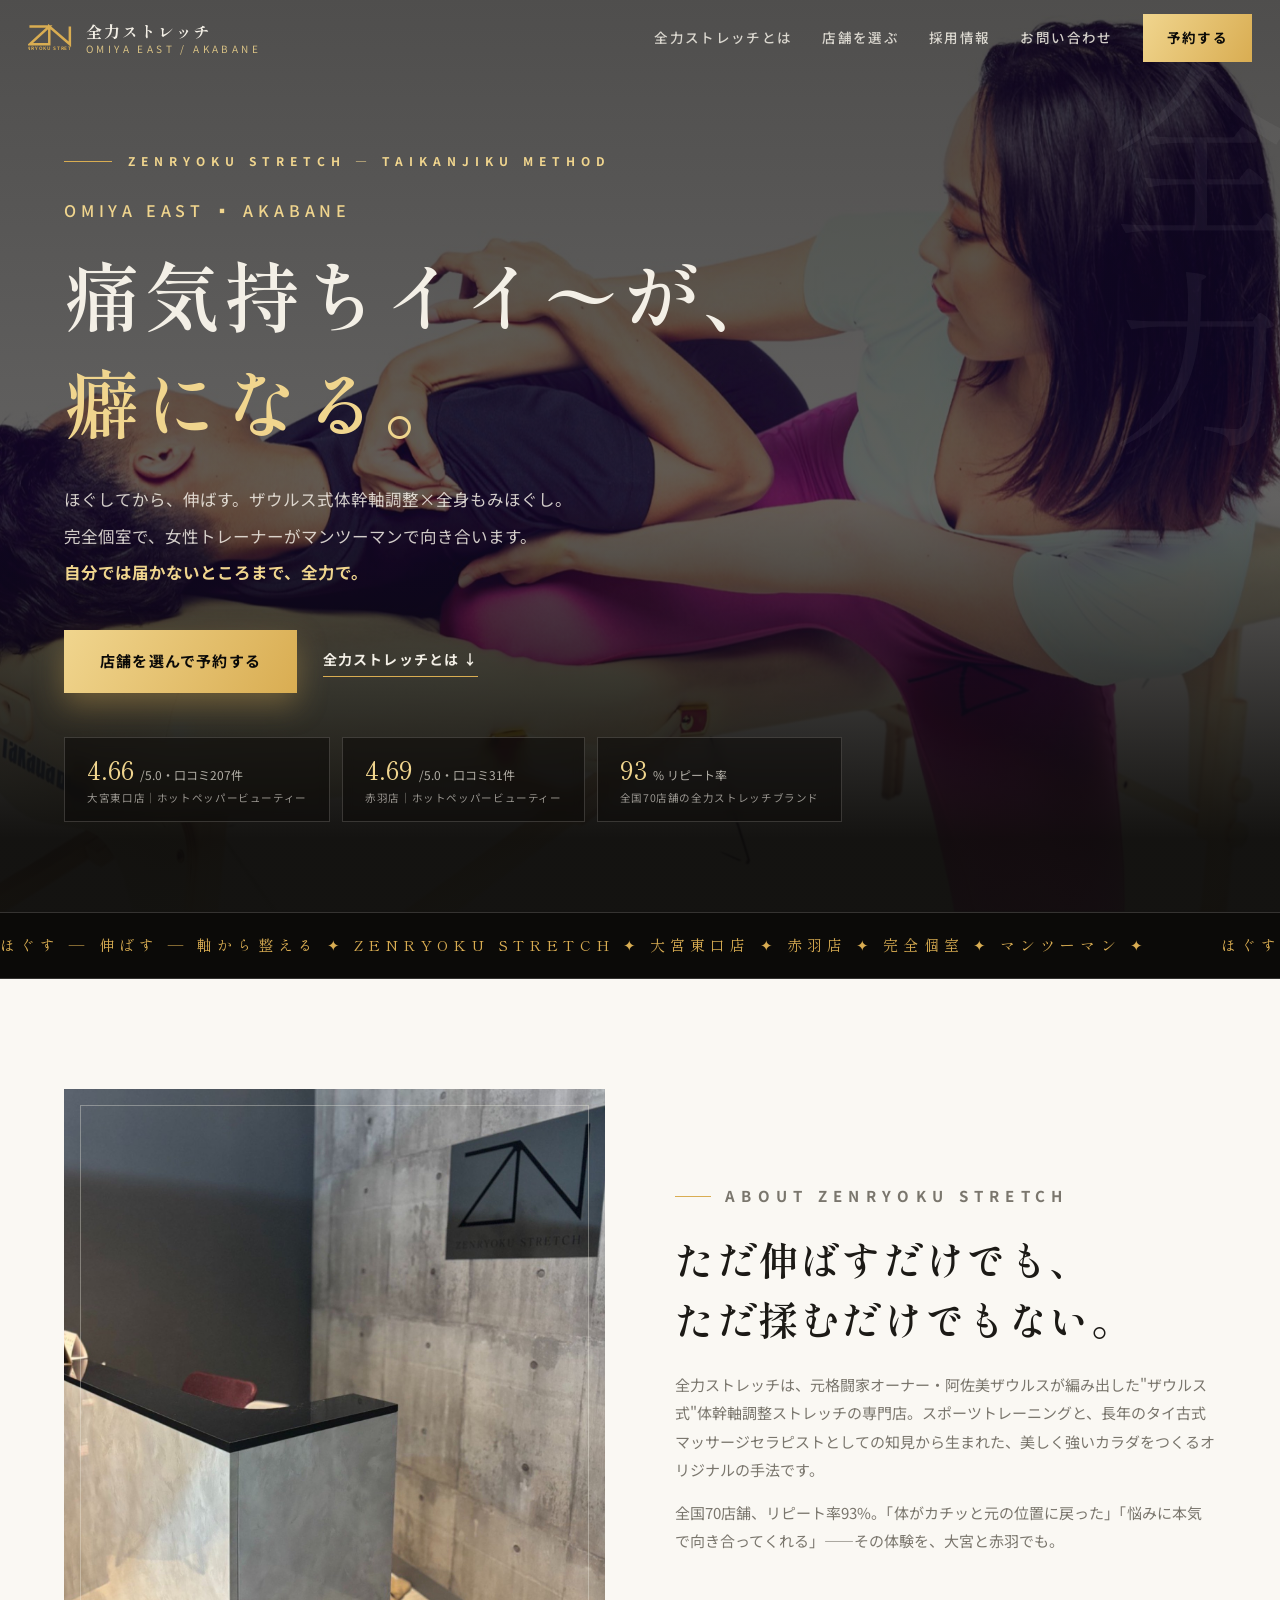
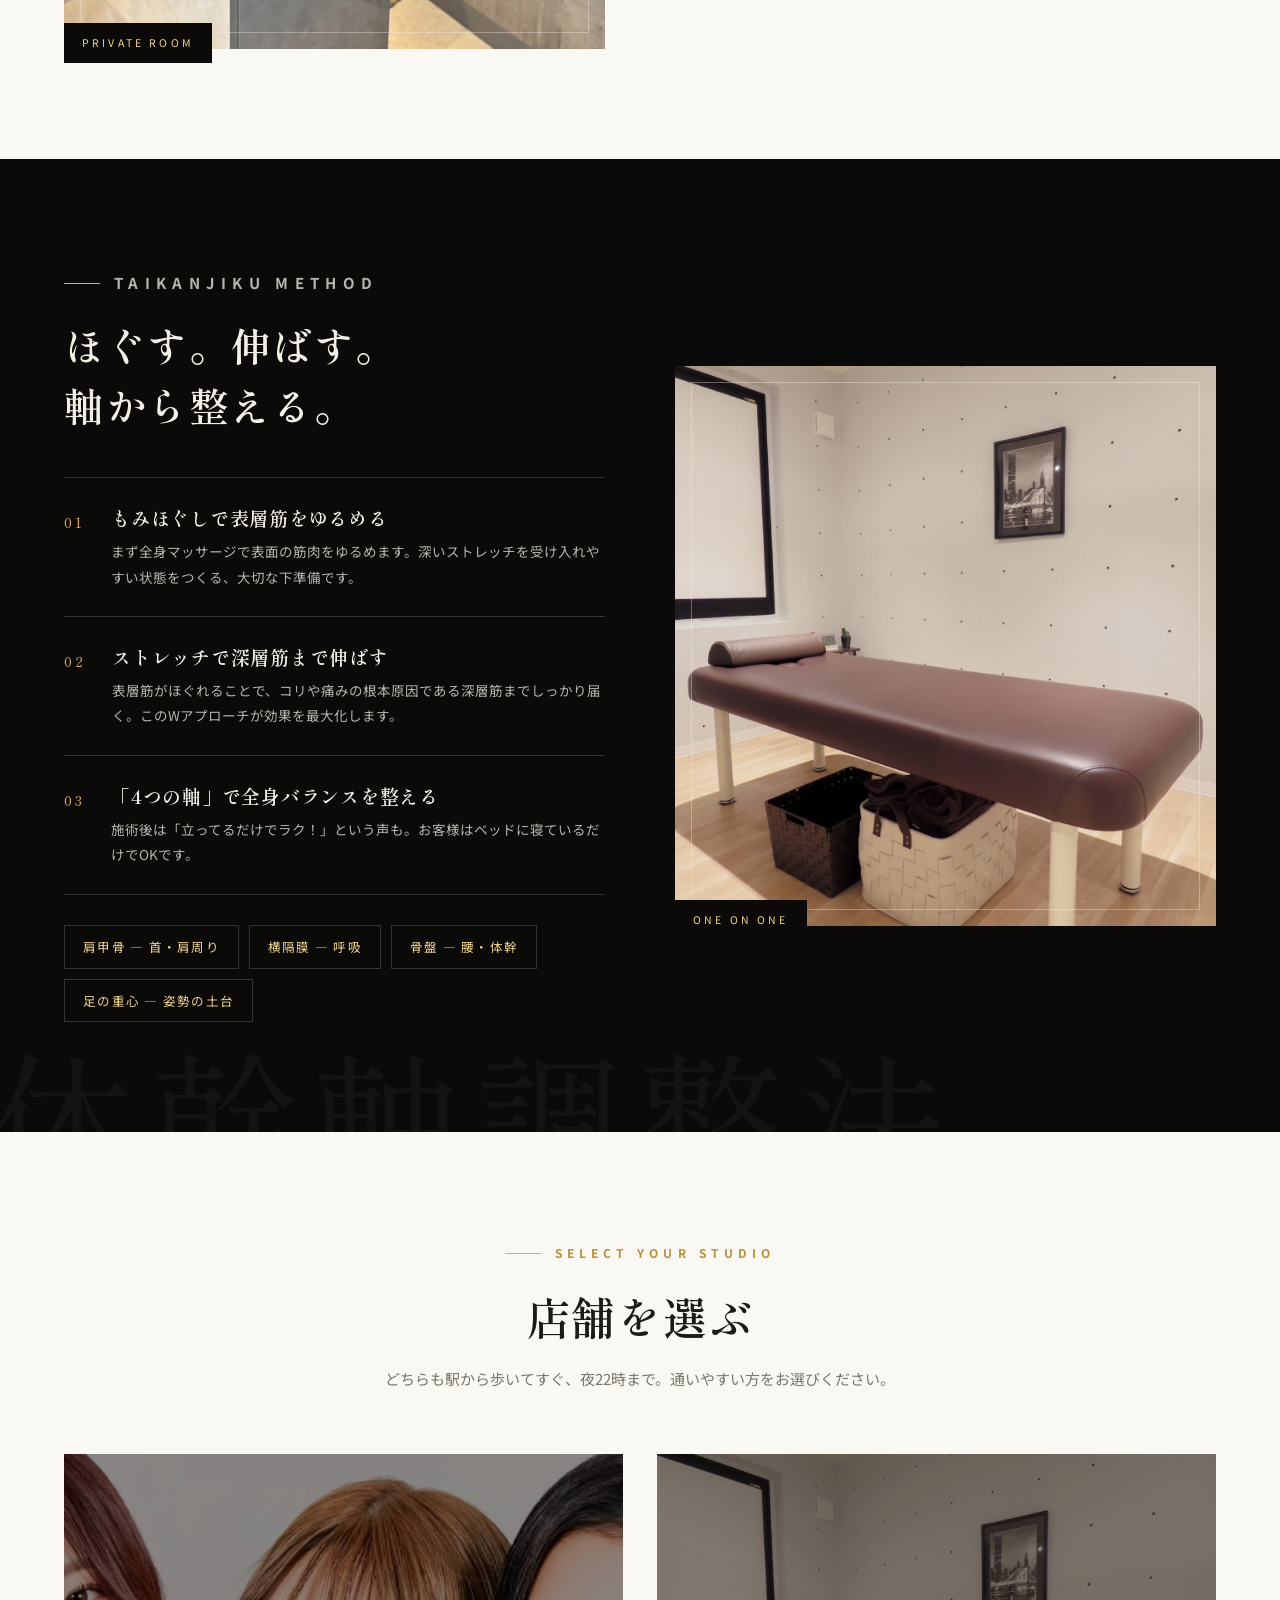
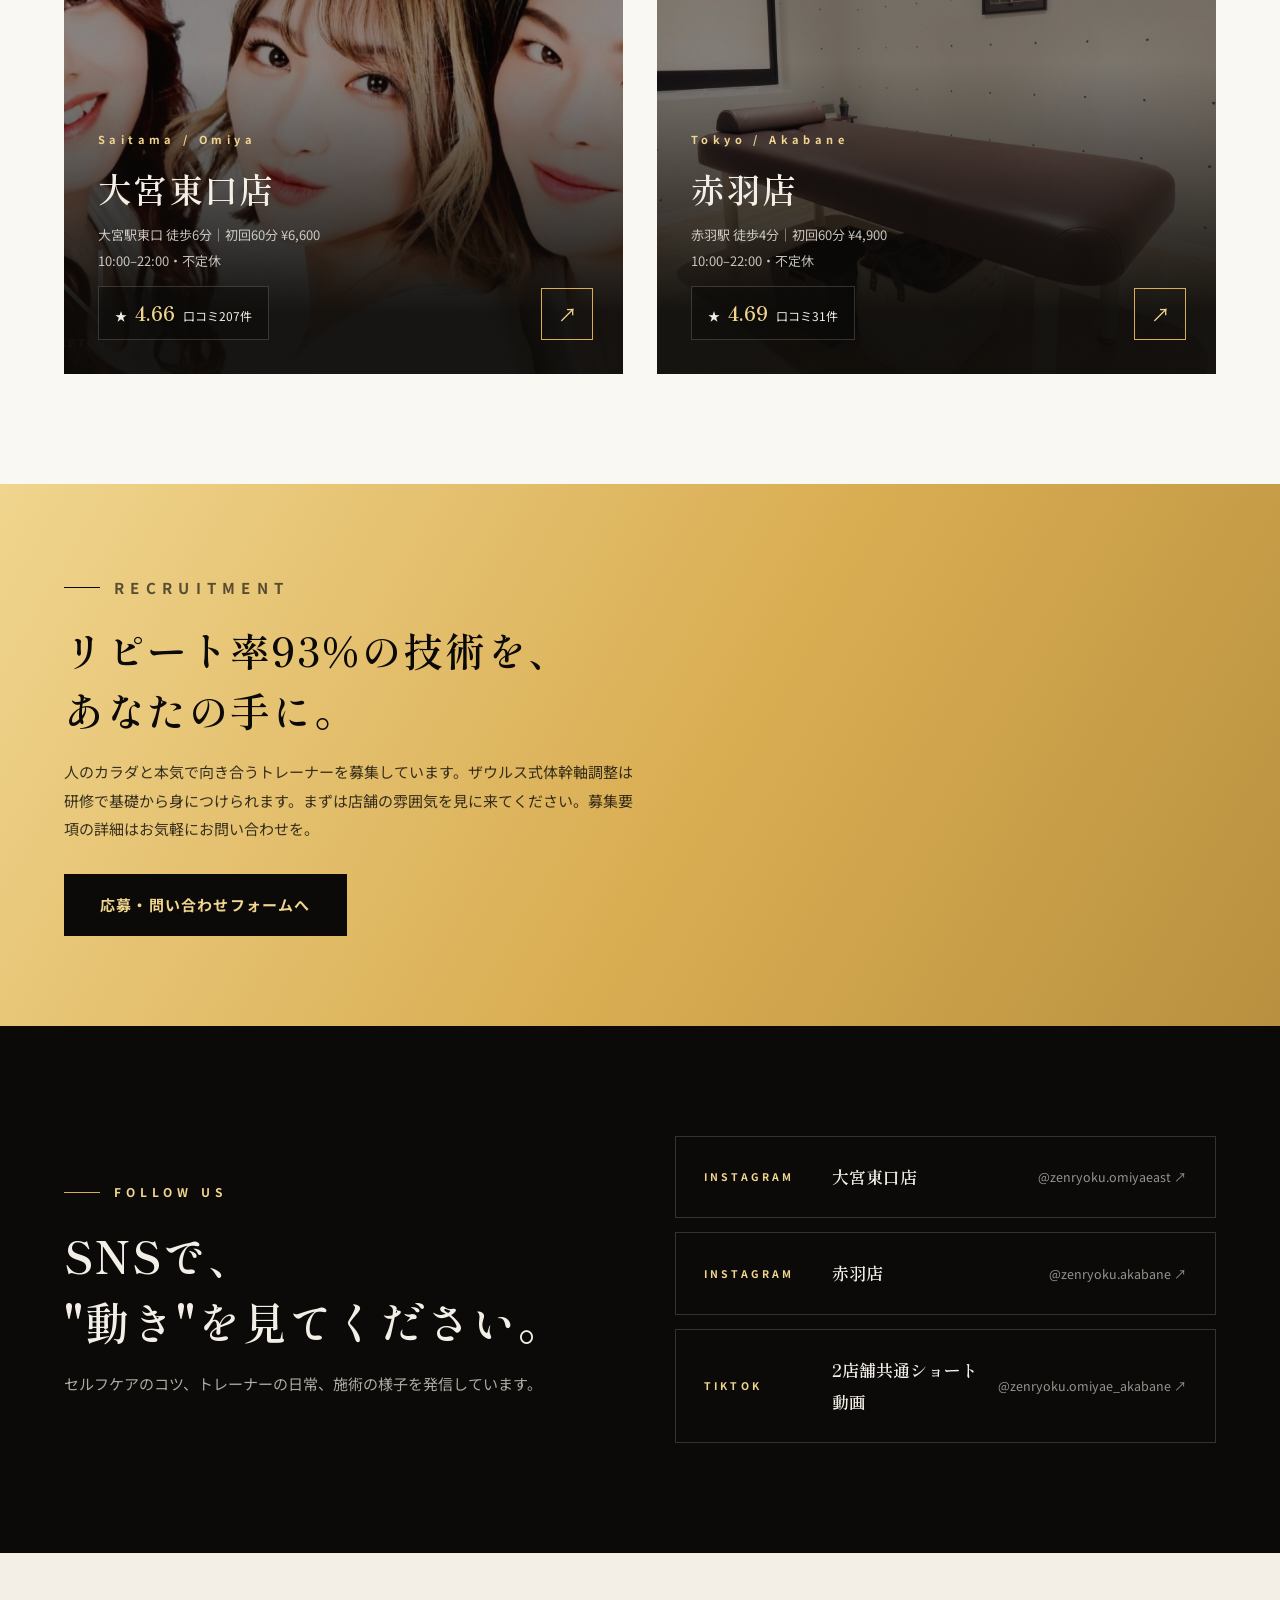
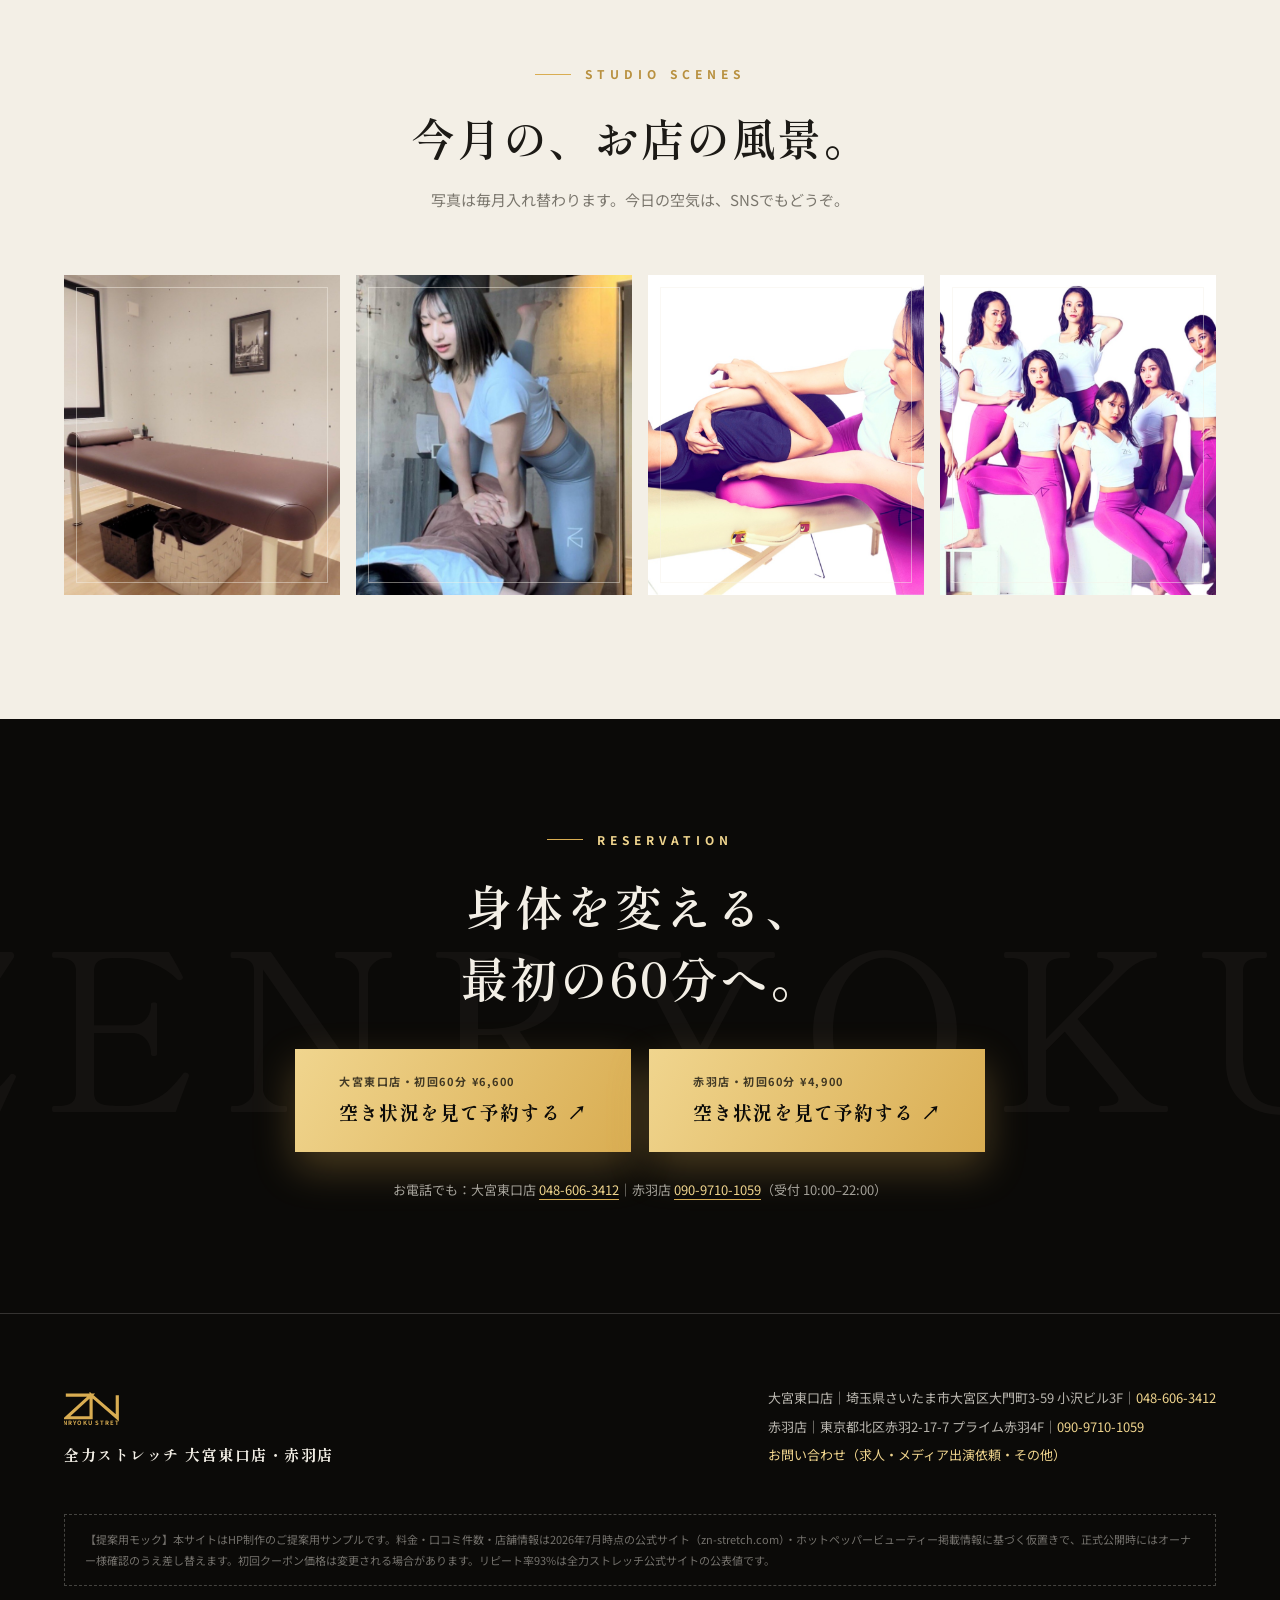
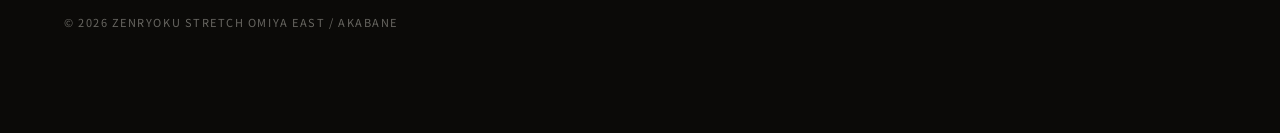
==== commit 62648d50: "本命サイトの最新反映（フォーム・写真ローテーション） Co-Authored-By: Claude Fable 5 <noreply@anthropic.com>" ====
--- a/site/index.html
+++ b/site/index.html
@@ -18,6 +18,7 @@
   <link href="https://fonts.googleapis.com/css2?family=Shippori+Mincho:wght@500;600;700&family=Noto+Sans+JP:wght@400;500;700&display=swap" rel="stylesheet">
   <link rel="stylesheet" href="assets/site.css">
   <script src="assets/site.js" defer></script>
+  <script src="assets/rotate.js" defer></script>
 </head>
 <body>
 <a class="skip-link" href="#main">本文へ移動</a>
@@ -41,7 +42,7 @@
     <a href="#method">全力ストレッチとは</a>
     <a href="#stores">店舗を選ぶ</a>
     <a href="#recruit">採用情報</a>
-    <a href="#social">SNS</a>
+    <a href="contact/index.html">お問い合わせ</a>
     <a class="nav-cta" href="#stores">予約する</a>
   </nav>
 </header>
@@ -51,7 +52,7 @@
   <!-- ヒーロー -->
   <section class="hero" id="top" style="padding:0">
     <div class="hero-media" aria-hidden="true">
-      <img src="assets/images/omiya-campaign.jpg" alt="" width="1600" height="994">
+      <img src="assets/images/omiya-campaign.jpg" alt="" width="1600" height="994" data-photo="top-hero">
     </div>
     <p class="hero-watermark" aria-hidden="true">全力</p>
     <div class="hero-inner">
@@ -86,7 +87,7 @@
     <div class="container">
       <div class="split">
         <div class="split-media reveal">
-          <img src="assets/images/akabane-space.jpg" alt="全力ストレッチの完全個室の施術スペース" loading="lazy" width="1080" height="1080">
+          <img src="assets/images/akabane-space.jpg" alt="全力ストレッチの完全個室の施術スペース" loading="lazy" width="1080" height="1080" data-photo="top-about">
           <span class="frame-line" aria-hidden="true"></span>
           <span class="img-label">PRIVATE ROOM</span>
         </div>
@@ -106,7 +107,7 @@
     <div class="container">
       <div class="split reverse">
         <div class="split-media reveal">
-          <img src="assets/images/omiya-staff.jpg" alt="女性トレーナーによるマンツーマンのストレッチ施術" loading="lazy" width="985" height="948">
+          <img src="assets/images/omiya-staff.jpg" alt="女性トレーナーによるマンツーマンのストレッチ施術" loading="lazy" width="985" height="948" data-photo="top-method">
           <span class="frame-line" aria-hidden="true"></span>
           <span class="img-label">ONE ON ONE</span>
         </div>
@@ -139,7 +140,7 @@
       </div>
       <div class="store-cards">
         <a class="store-card reveal" href="omiya/index.html">
-          <img src="assets/images/omiya-space.jpg" alt="" loading="lazy" width="1280" height="1280">
+          <img src="assets/images/omiya-space.jpg" alt="" loading="lazy" width="1280" height="1280" data-photo="card-omiya">
           <div class="store-card-copy">
             <span class="en">Saitama / Omiya</span>
             <h3>大宮東口店</h3>
@@ -149,7 +150,7 @@
           </div>
         </a>
         <a class="store-card reveal" href="akabane/index.html">
-          <img src="assets/images/akabane-cover.jpg" alt="" loading="lazy" width="1600" height="900">
+          <img src="assets/images/akabane-cover.jpg" alt="" loading="lazy" width="1600" height="900" data-photo="card-akabane">
           <div class="store-card-copy">
             <span class="en">Tokyo / Akabane</span>
             <h3>赤羽店</h3>
@@ -168,7 +169,7 @@
       <p class="eyebrow reveal">Recruitment</p>
       <h2 class="reveal">リピート率93%の技術を、<br>あなたの手に。</h2>
       <p class="reveal">人のカラダと本気で向き合うトレーナーを募集しています。ザウルス式体幹軸調整は研修で基礎から身につけられます。まずは店舗の雰囲気を見に来てください。募集要項の詳細はお気軽にお問い合わせを。</p>
-      <a class="btn reveal" href="https://www.instagram.com/zenryoku.omiyaeast/" target="_blank" rel="noopener noreferrer">InstagramのDMで問い合わせる ↗</a>
+      <a class="btn reveal" href="contact/index.html?type=recruit">応募・問い合わせフォームへ</a>
     </div>
   </div>
 
@@ -196,6 +197,23 @@
     </div>
   </section>
 
+  <!-- 今月の店舗風景（写真は毎月自動で入れ替わる／assets/photos.json で管理） -->
+  <section class="gallery-section center" id="gallery">
+    <div class="container">
+      <div class="sec-head reveal">
+        <p class="eyebrow" style="justify-content:center">Studio Scenes</p>
+        <h2 class="sec-title">今月の、お店の風景。</h2>
+        <p class="sec-lead" style="margin-left:auto;margin-right:auto">写真は毎月入れ替わります。今日の空気は、SNSでもどうぞ。</p>
+      </div>
+      <div class="gallery-track reveal">
+        <div class="gallery-card"><img src="assets/images/omiya-space.jpg" alt="店舗の風景1" loading="lazy" width="1280" height="1280" data-photo="gallery-1"></div>
+        <div class="gallery-card"><img src="assets/images/akabane-staff.jpg" alt="店舗の風景2" loading="lazy" width="1080" height="1080" data-photo="gallery-2"></div>
+        <div class="gallery-card"><img src="assets/images/omiya-cover.jpg" alt="店舗の風景3" loading="lazy" width="1280" height="1280" data-photo="gallery-3"></div>
+        <div class="gallery-card"><img src="assets/images/akabane-space.jpg" alt="店舗の風景4" loading="lazy" width="1080" height="1080" data-photo="gallery-4"></div>
+      </div>
+    </div>
+  </section>
+
   <!-- 予約クロージング -->
   <section class="reserve-section">
     <div class="container reserve-inner reveal">
@@ -229,6 +247,7 @@
       <div class="footer-shops">
         <p>大宮東口店｜埼玉県さいたま市大宮区大門町3-59 小沢ビル3F｜<a href="tel:048-606-3412">048-606-3412</a></p>
         <p>赤羽店｜東京都北区赤羽2-17-7 プライム赤羽4F｜<a href="tel:090-9710-1059">090-9710-1059</a></p>
+        <p><a href="contact/index.html">お問い合わせ（求人・メディア出演依頼・その他）</a></p>
       </div>
     </div>
     <div class="mock-note">【提案用モック】本サイトはHP制作のご提案用サンプルです。料金・口コミ件数・店舗情報は2026年7月時点の公式サイト（zn-stretch.com）・ホットペッパービューティー掲載情報に基づく仮置きで、正式公開時にはオーナー様確認のうえ差し替えます。初回クーポン価格は変更される場合があります。リピート率93%は全力ストレッチ公式サイトの公表値です。</div>
--- a/site/assets/site.css
+++ b/site/assets/site.css
@@ -244,6 +244,16 @@
 .store-card-copy .go{position:absolute;right:30px;bottom:34px;width:52px;height:52px;border:1px solid var(--gold);color:var(--gold-light);display:flex;align-items:center;justify-content:center;font-size:19px;transition:.35s}
 .store-card:hover .go{background:var(--gold);color:var(--black)}
 
+/* ---- 今月の店舗風景（写真は毎月自動ローテーション） ---- */
+.gallery-section{background:var(--cream)}
+.gallery-track{display:flex;gap:16px;overflow-x:auto;padding-bottom:14px;scroll-snap-type:x mandatory;scrollbar-width:none}
+.gallery-track::-webkit-scrollbar{display:none}
+.gallery-card{flex:0 0 320px;scroll-snap-align:start;position:relative;height:320px;overflow:hidden}
+@media(min-width:768px){.gallery-card{flex-basis:calc(25% - 12px);min-width:250px}}
+.gallery-card img{width:100%;height:100%;object-fit:cover;transition:transform .8s var(--ease)}
+.gallery-card:hover img{transform:scale(1.05)}
+.gallery-card::after{content:"";position:absolute;inset:12px;border:1px solid rgba(243,239,230,.45);pointer-events:none}
+
 /* ---- 出現アニメーション ---- */
 .reveal{opacity:0;transform:translateY(34px);transition:opacity 1s var(--ease),transform 1s var(--ease)}
 .reveal.in{opacity:1;transform:none}
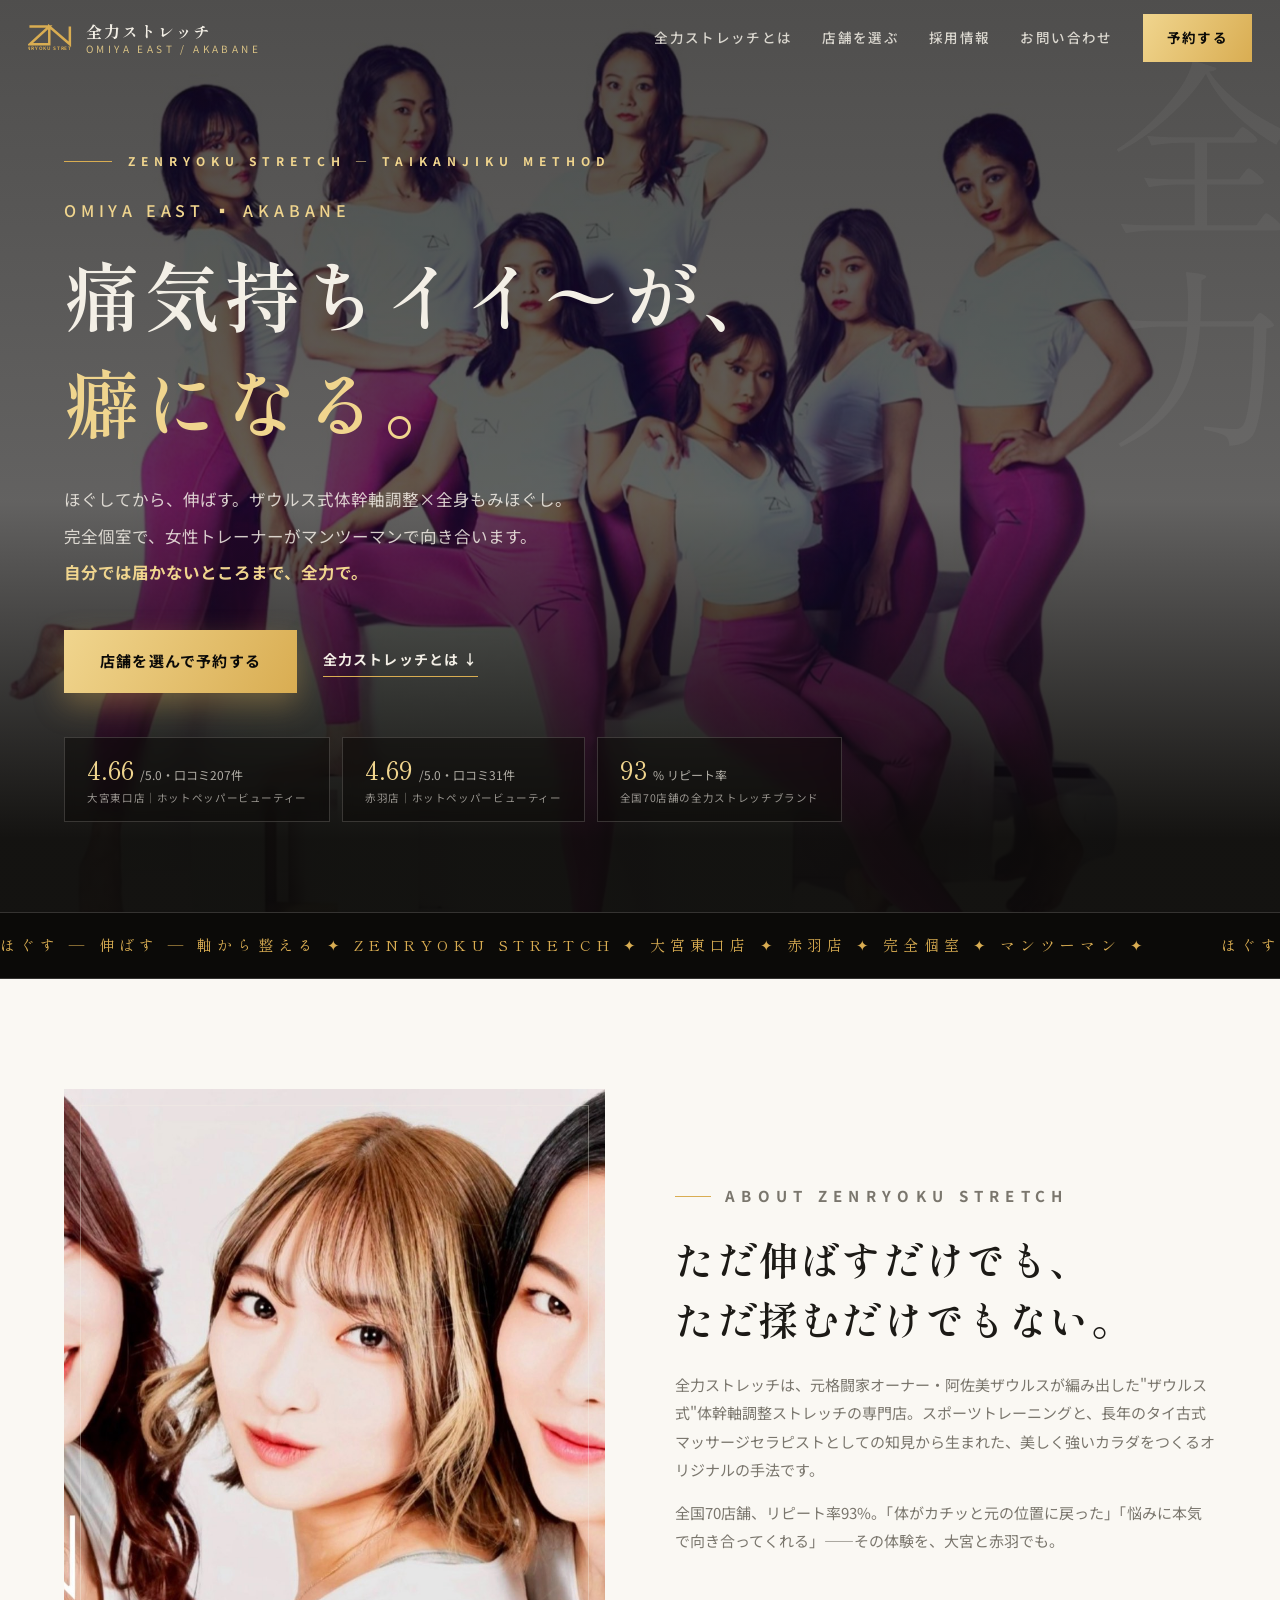
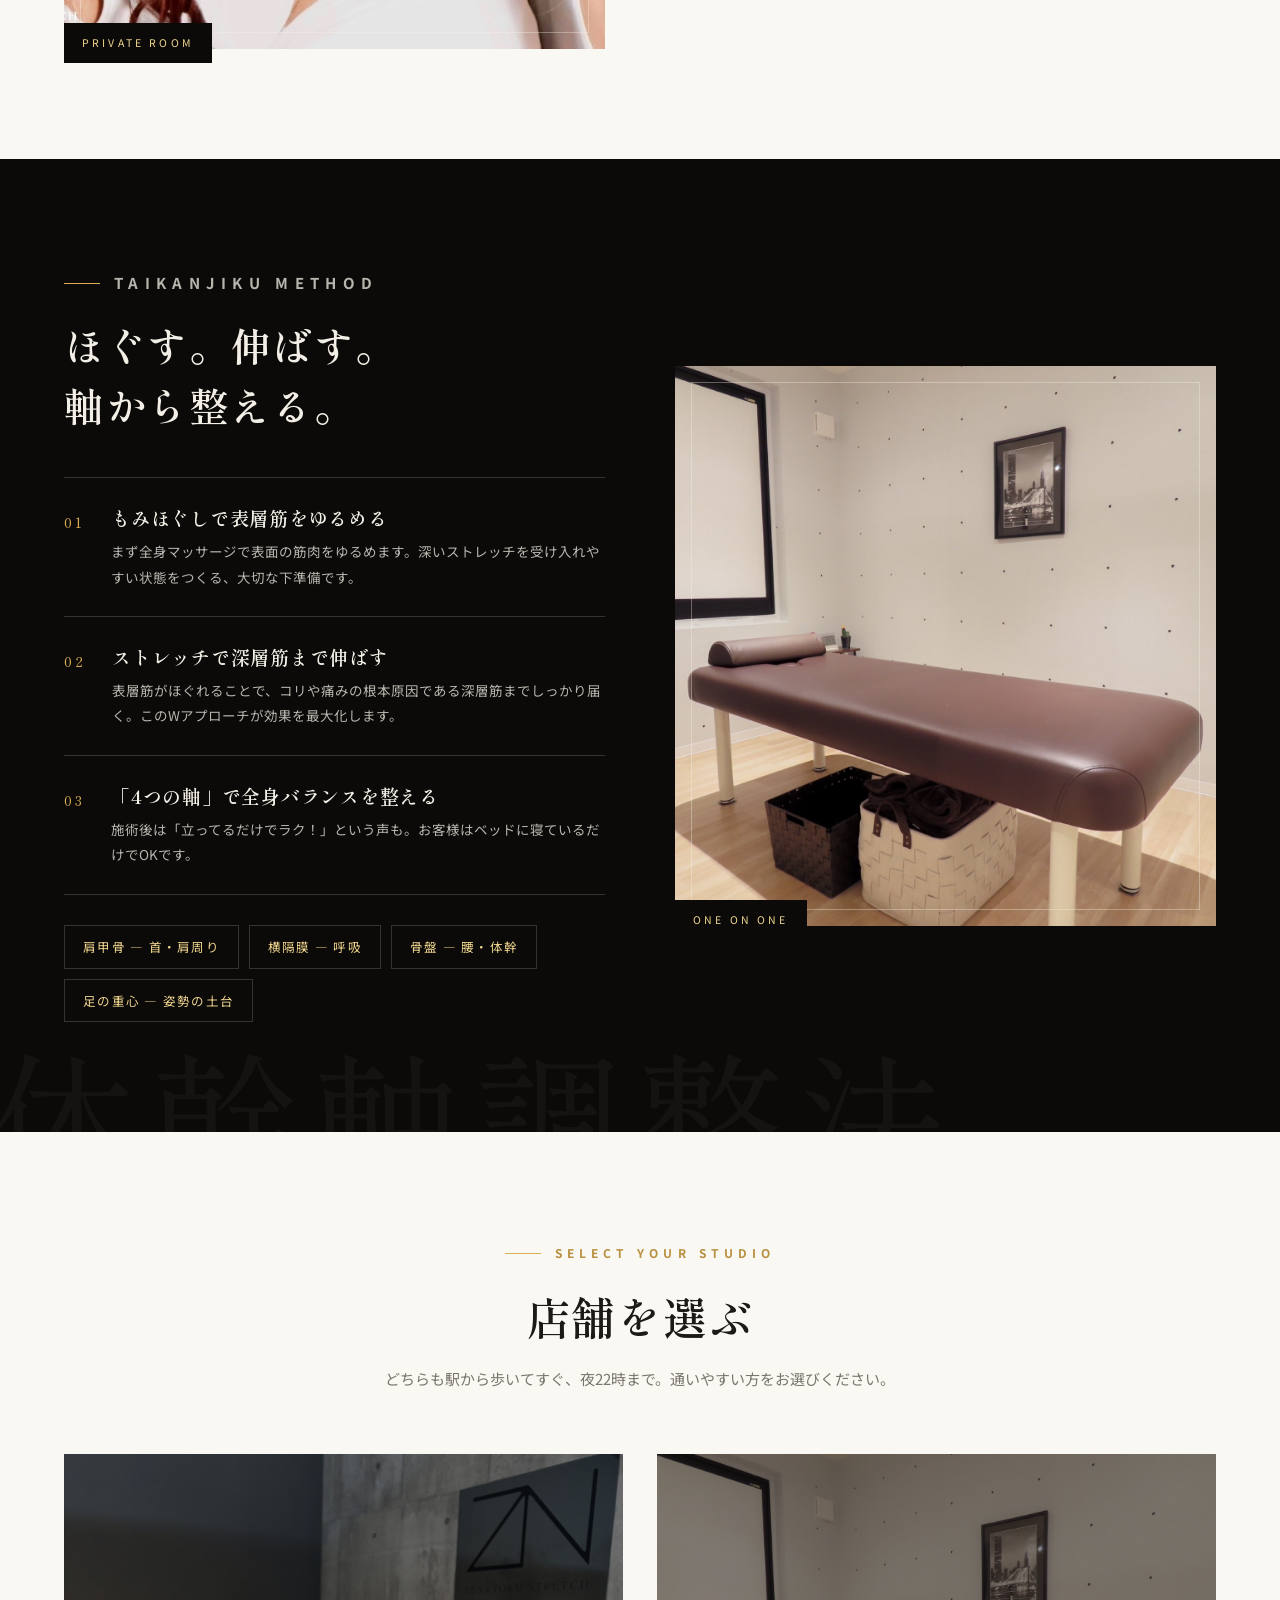
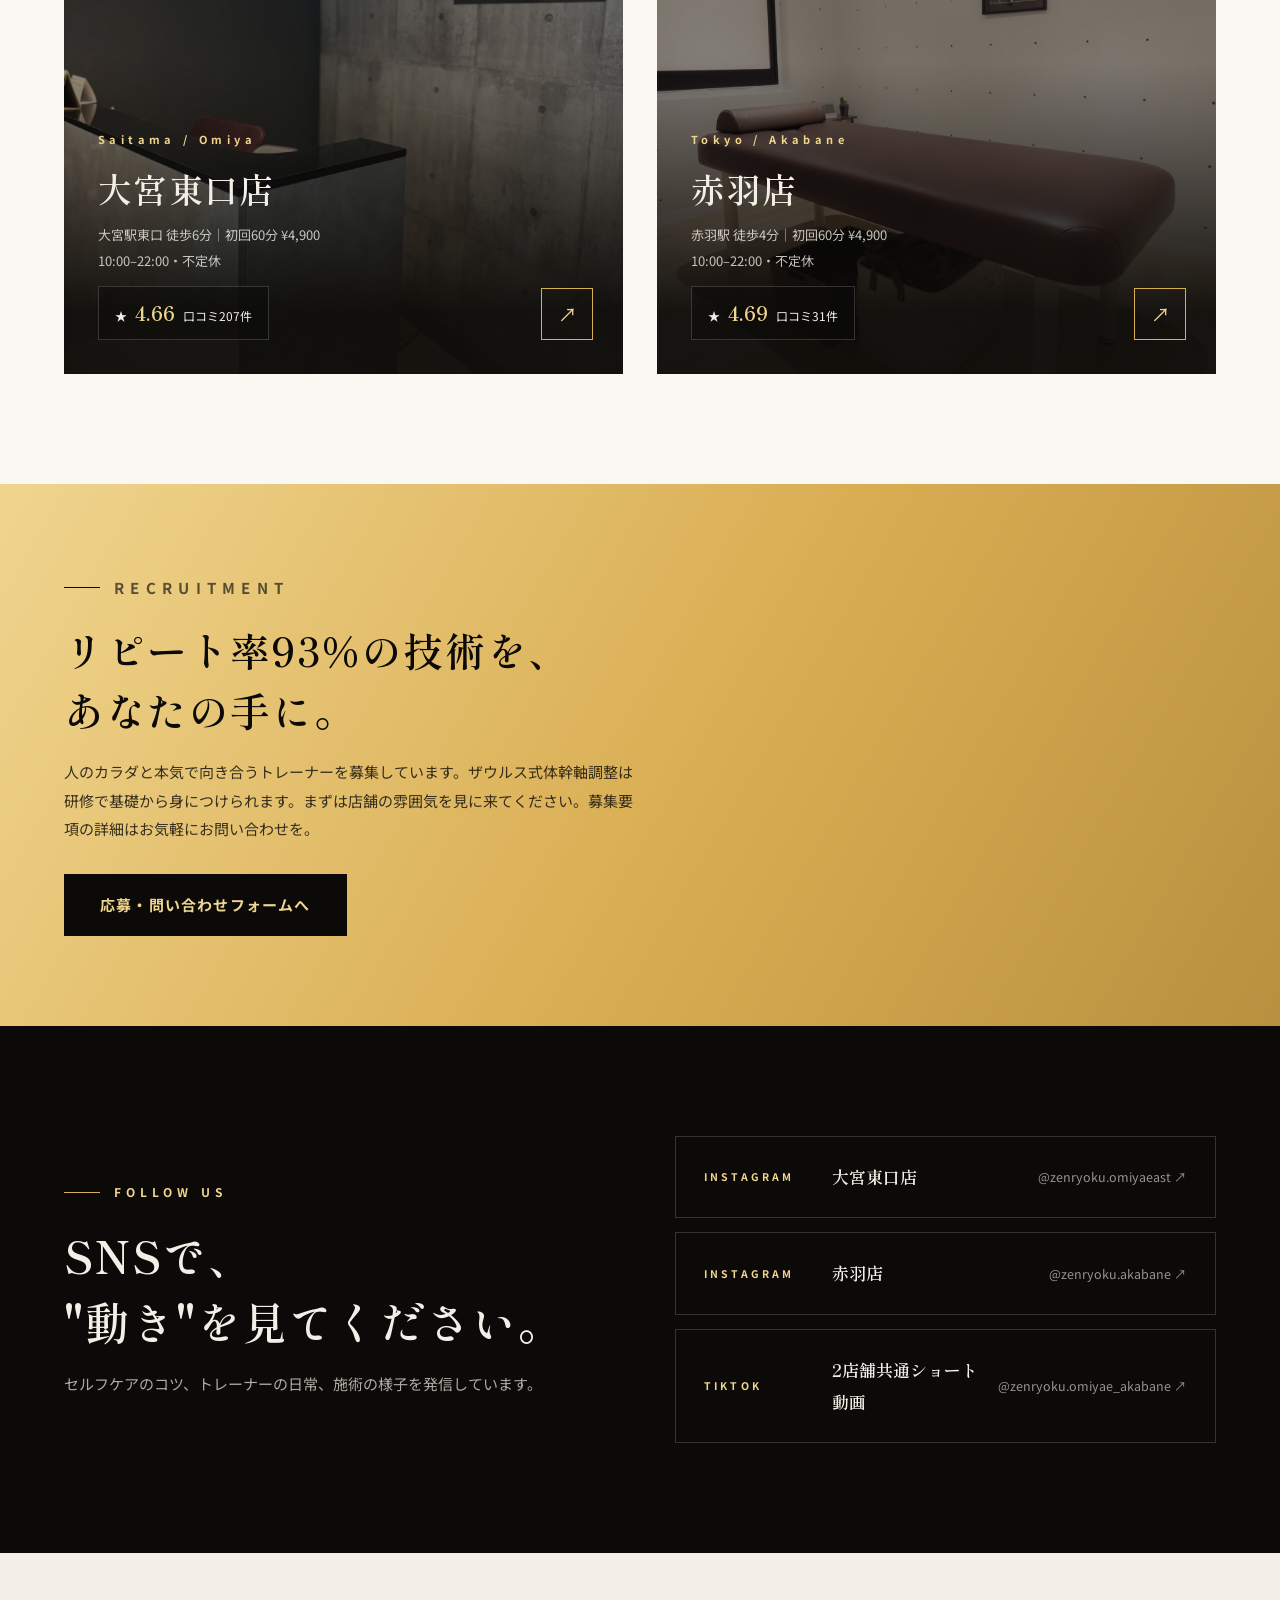
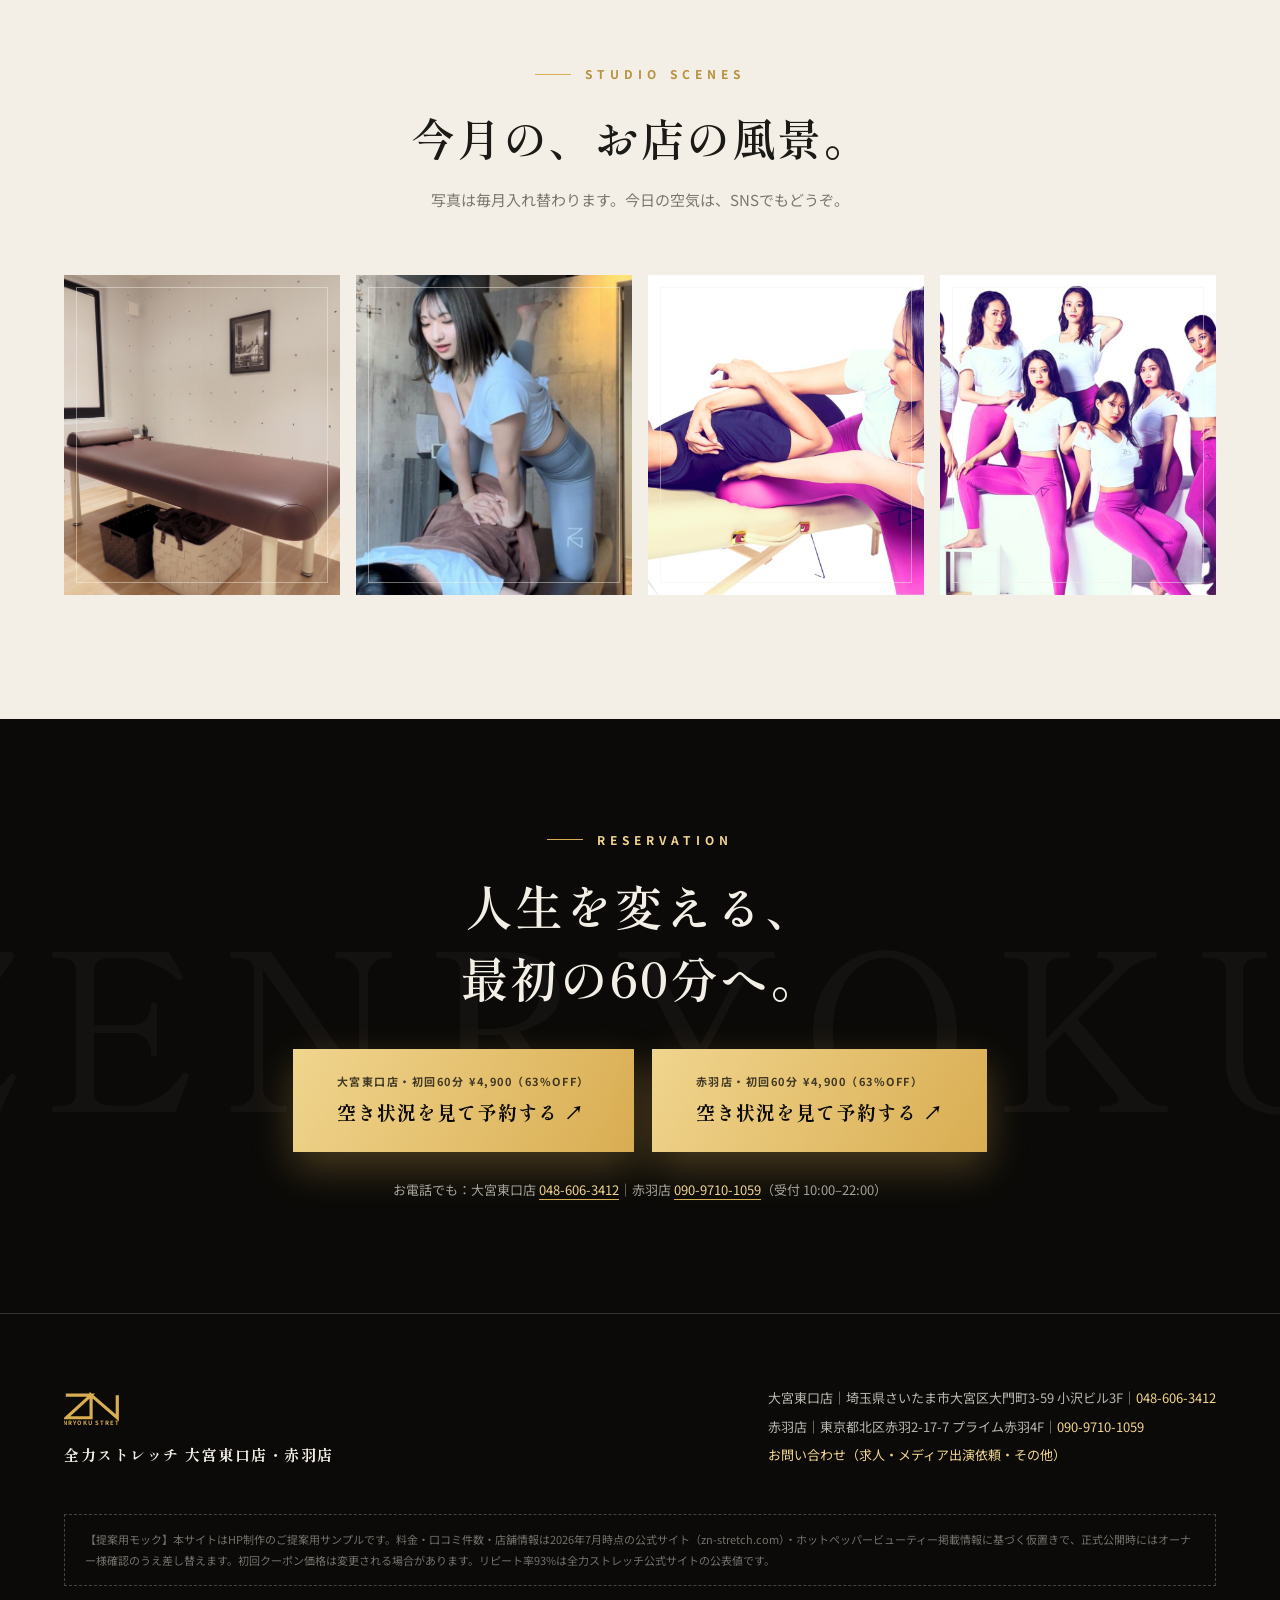
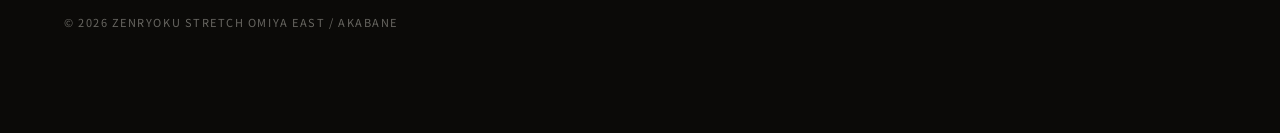
==== commit d32ab7b4: "本命サイトの修正反映（料金統一・見出し・週替わり写真） Co-Authored-By: Claude Fable 5 <noreply@anthropic.com>" ====
--- a/site/index.html
+++ b/site/index.html
@@ -144,7 +144,7 @@
           <div class="store-card-copy">
             <span class="en">Saitama / Omiya</span>
             <h3>大宮東口店</h3>
-            <p class="meta">大宮駅東口 徒歩6分｜初回60分 ¥6,600<br>10:00–22:00・不定休</p>
+            <p class="meta">大宮駅東口 徒歩6分｜初回60分 ¥4,900<br>10:00–22:00・不定休</p>
             <span class="rating">★ <b>4.66</b> 口コミ207件</span>
             <span class="go" aria-hidden="true">↗</span>
           </div>
@@ -218,14 +218,14 @@
   <section class="reserve-section">
     <div class="container reserve-inner reveal">
       <p class="eyebrow on-dark" style="justify-content:center">Reservation</p>
-      <h2>身体を変える、<br>最初の60分へ。</h2>
+      <h2>人生を変える、<br>最初の60分へ。</h2>
       <div class="reserve-buttons">
         <a class="reserve-button" href="https://beauty.hotpepper.jp/kr/slnH000693679/coupon/" target="_blank" rel="noopener noreferrer">
-          <small>大宮東口店・初回60分 ¥6,600</small>
+          <small>大宮東口店・初回60分 ¥4,900（63%OFF）</small>
           <strong>空き状況を見て予約する ↗</strong>
         </a>
         <a class="reserve-button" href="https://beauty.hotpepper.jp/kr/slnH000744509/coupon/" target="_blank" rel="noopener noreferrer">
-          <small>赤羽店・初回60分 ¥4,900</small>
+          <small>赤羽店・初回60分 ¥4,900（63%OFF）</small>
           <strong>空き状況を見て予約する ↗</strong>
         </a>
       </div>
